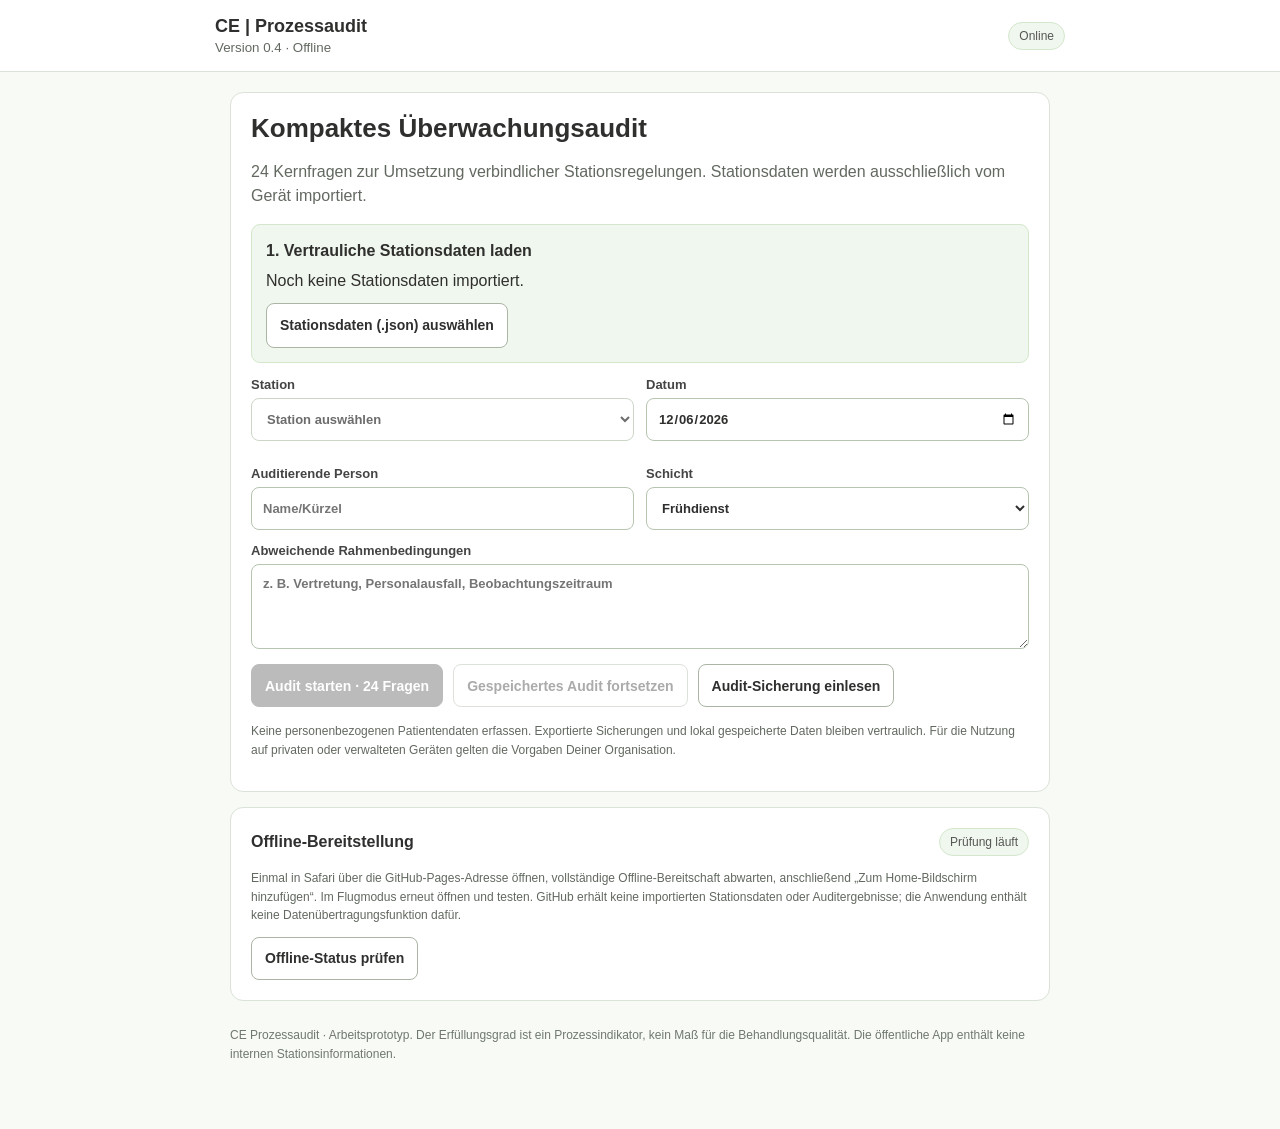
==== index.html @ 3d19eb59 "Add files via upload" ====
<!doctype html><html lang="de"><head><meta charset="utf-8"><meta name="viewport" content="width=device-width,initial-scale=1,viewport-fit=cover"><meta name="theme-color" content="#575756"><meta name="apple-mobile-web-app-capable" content="yes"><meta name="apple-mobile-web-app-title" content="CE Audit"><meta http-equiv="Content-Security-Policy" content="default-src 'self'; script-src 'self'; style-src 'self' 'unsafe-inline'; img-src 'self' data:; connect-src 'self'; object-src 'none'; base-uri 'none'; form-action 'none'"><link rel="manifest" href="./manifest.webmanifest"><link rel="apple-touch-icon" href="./icon-192.png"><link rel="stylesheet" href="./style.css"><title>CE | Prozessaudit</title></head><body>
<header><span><strong>CE | Prozessaudit</strong><small>Version 0.4 · Offline</small></span><span id="online" class="badge">Status wird geprüft</span></header>
<main><section class="card" id="home"><h1>Kompaktes Überwachungsaudit</h1><p class="muted">24 Kernfragen zur Umsetzung verbindlicher Stationsregelungen. Stationsdaten werden ausschließlich vom Gerät importiert.</p>
<div class="notice"><b>1. Vertrauliche Stationsdaten laden</b><p id="datasetStatus">Noch keine Stationsdaten importiert.</p><button id="importStations">Stationsdaten (.json) auswählen</button><input class="hidden" type="file" id="stationsFile" accept=".json,application/json"></div>
<div class="fields"><label>Station<select id="station"><option value="">Bitte zuerst Stationsdaten importieren</option></select></label><label>Datum<input type="date" id="date"></label><label>Auditierende Person<input id="auditor" autocomplete="off" placeholder="Name/Kürzel"></label><label>Schicht<select id="shift"><option>Frühdienst</option><option>Spätdienst</option><option>Nachtdienst</option><option>Sonstige</option></select></label></div>
<div id="stationFacts" class="notice hidden"></div><label>Abweichende Rahmenbedingungen<textarea id="special" placeholder="z. B. Vertretung, Personalausfall, Beobachtungszeitraum"></textarea></label><div class="buttons"><button class="primary" id="start">Audit starten · 24 Fragen</button><button id="resume">Gespeichertes Audit fortsetzen</button><button id="importAudit">Audit-Sicherung einlesen</button><input class="hidden" type="file" id="auditFile" accept=".json,application/json"></div><p class="fine">Keine personenbezogenen Patientendaten erfassen. Exportierte Sicherungen und lokal gespeicherte Daten bleiben vertraulich. Für die Nutzung auf privaten oder verwalteten Geräten gelten die Vorgaben Deiner Organisation.</p></section>
<section class="card hidden" id="audit"><div class="headrow"><div><h2 id="auditTitle">Audit</h2><small id="meta"></small></div><button id="back">Zur Startseite</button></div><div class="headrow"><span id="count"></span><span id="saveStatus" class="muted"></span></div><div class="progress"><i id="progress"></i></div><div class="notice" id="auditFacts"></div><nav id="tabs" aria-label="Prüfbereiche"></nav><h2 id="sectionTitle"></h2><div id="questions"></div><div class="buttons split"><button id="prev">← Zurück</button><button class="primary" id="next">Weiter →</button></div></section>
<section class="card hidden" id="results"><h2>Ergebnisübersicht</h2><p class="muted">Nicht beurteilbare und unbeantwortete Fragen gehen nicht in den Erfüllungsgrad ein.</p><div class="metrics" id="metrics"></div><div id="sections"></div><h3>Abweichungen</h3><div id="issues"></div><label>Gesamtbeobachtung und Maßnahmen<textarea id="overall"></textarea></label><div class="buttons"><button class="primary" id="exportAudit">Audit sichern (JSON)</button><button id="exportCsv">CSV für Excel</button><button id="backAudit">Fragen bearbeiten</button><button id="newAudit">Neues Audit</button></div><p class="fine">Nach jedem Audit eine JSON-Sicherung exportieren. Die Offline-Speicherung kann unter iOS durch Geräteeinstellungen oder Speicherbereinigung verloren gehen.</p></section>
<section class="card"><div class="headrow"><b>Offline-Bereitstellung</b><span class="badge" id="offline">Prüfung läuft</span></div><p class="fine">Einmal in Safari über die GitHub-Pages-Adresse öffnen, vollständige Offline-Bereitschaft abwarten, anschließend „Zum Home-Bildschirm hinzufügen“. Im Flugmodus erneut öffnen und testen. GitHub erhält keine importierten Stationsdaten oder Auditergebnisse; die Anwendung enthält keine Datenübertragungsfunktion dafür.</p><button id="checkOffline">Offline-Status prüfen</button></section><footer>CE Prozessaudit · Arbeitsprototyp. Der Erfüllungsgrad ist ein Prozessindikator, kein Maß für die Behandlungsqualität. Die öffentliche App enthält keine internen Stationsinformationen.</footer></main><script src="./app.js" defer></script></body></html>
---- style.css ----
:root{font-family:Arial,Helvetica,sans-serif;color:#2f2f2e;background:#f7faf5;--g:#6fb055;--d:#575756;--line:#dbe2d8}*{box-sizing:border-box}body{margin:0}header{display:flex;justify-content:space-between;gap:12px;align-items:center;background:#fff;border-bottom:1px solid var(--line);padding:16px max(16px,calc((100vw - 850px)/2))}header strong{display:block;font-size:18px}header small,.muted,.fine{color:#626960}header small{display:block;margin-top:3px}main{max-width:850px;margin:auto;padding:20px 15px 65px}.card{background:white;border:1px solid var(--line);border-radius:13px;padding:20px;margin-bottom:15px}h1{font-size:26px;margin:0 0 9px}h2{font-size:20px}h3{font-size:17px}.muted{line-height:1.5}.fields{display:grid;grid-template-columns:1fr 1fr;gap:12px}label{display:block;font-size:13px;font-weight:700;color:#444;margin-bottom:13px}input,select,textarea{display:block;width:100%;margin-top:6px;padding:11px;border:1px solid #b6c5b0;border-radius:8px;font:inherit;background:white;min-height:43px;color:#2f2f2e}textarea{min-height:85px;resize:vertical}button{font:inherit;font-size:14px;font-weight:700;cursor:pointer;border:1px solid #aab5a5;background:#fff;border-radius:8px;padding:11px 13px;min-height:43px;color:#2f2f2e}button.primary{background:var(--d);color:white;border-color:var(--d)}button.selected{background:#e2efdd;border:2px solid var(--g)}button:disabled{opacity:.4}.buttons{display:flex;flex-wrap:wrap;gap:10px;margin:15px 0}.split{justify-content:space-between}.notice{padding:14px;background:#f0f7ee;border:1px solid #d4e7cc;border-radius:9px;margin:14px 0;line-height:1.5}.notice p{margin:6px 0 10px}.badge{font-size:12px;color:#575756;background:#f0f7ee;border:1px solid #d4e7cc;border-radius:20px;padding:6px 10px;white-space:nowrap}.headrow{display:flex;justify-content:space-between;align-items:center;gap:10px;margin-bottom:13px}.headrow h2{margin:0 0 5px}nav{display:flex;gap:8px;overflow:auto;padding:10px 0 18px}nav button{white-space:nowrap}nav button.active{background:#e2efdd;border-color:var(--g)}.question{border-top:1px solid var(--line);padding:18px 0}.question h3{margin:4px 0 10px;line-height:1.4}.qid{font-size:12px;color:#686e67}.criterion{border-left:3px solid var(--g);background:#f7faf5;padding:10px;font-size:13px;line-height:1.5;margin-bottom:12px}.options{display:grid;grid-template-columns:repeat(4,1fr);gap:7px;margin-bottom:12px}.options button{font-size:12px;padding:8px 4px;min-height:53px}.progress{background:#e6ebe4;border-radius:9px;height:9px;overflow:hidden}.progress i{display:block;background:var(--g);height:100%;width:0}.metrics{display:grid;grid-template-columns:repeat(4,1fr);gap:10px}.metric{background:#f7faf5;border-radius:10px;padding:12px}.metric b{font-size:23px;display:block}.sectionRow{border-bottom:1px solid var(--line);padding:13px 0}.sectionRow>div{display:flex;justify-content:space-between;gap:10px}.mini{height:7px;background:#e9eee7;margin-top:7px;border-radius:9px;overflow:hidden}.mini i{display:block;height:100%;background:var(--g)}.fine{font-size:12px;line-height:1.55}.hidden{display:none!important}footer{color:#707870;font-size:12px;margin-top:25px;line-height:1.6}@media(max-width:600px){.fields{grid-template-columns:1fr}.options{grid-template-columns:1fr 1fr}.metrics{grid-template-columns:1fr 1fr}.card{padding:16px}h1{font-size:23px}header{padding:12px 15px}}
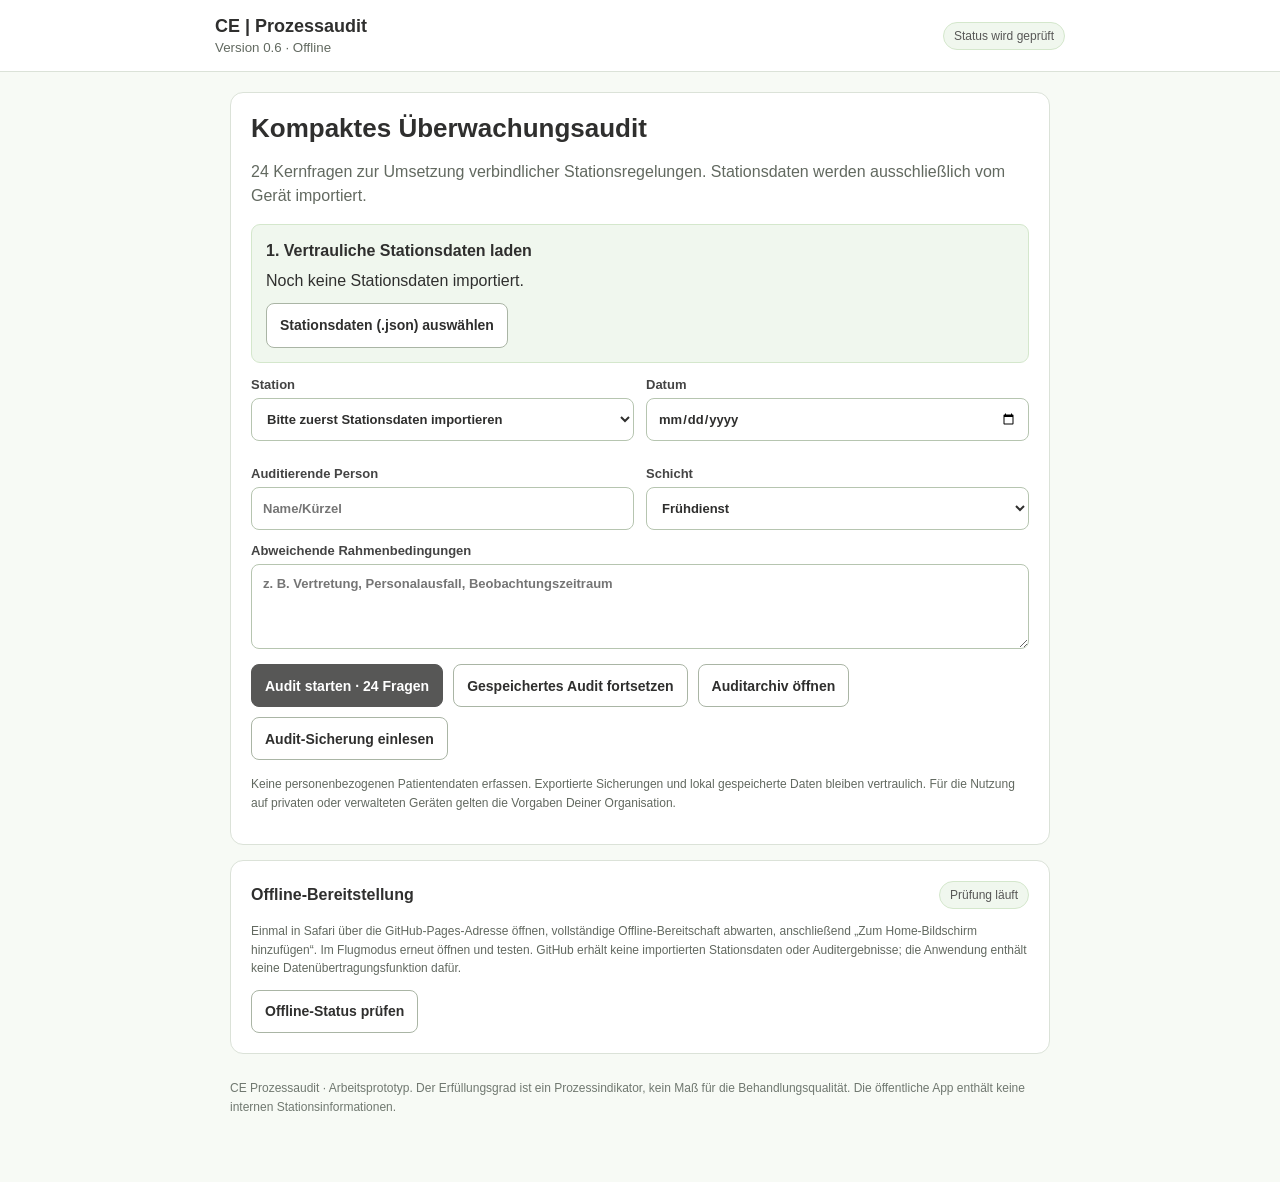
==== commit ce6a6b11: "Add files via upload" ====
--- a/index.html
+++ b/index.html
@@ -1,9 +1,14 @@
-<!doctype html><html lang="de"><head><meta charset="utf-8"><meta name="viewport" content="width=device-width,initial-scale=1,viewport-fit=cover"><meta name="theme-color" content="#575756"><meta name="apple-mobile-web-app-capable" content="yes"><meta name="apple-mobile-web-app-title" content="CE Audit"><meta http-equiv="Content-Security-Policy" content="default-src 'self'; script-src 'self'; style-src 'self' 'unsafe-inline'; img-src 'self' data:; connect-src 'self'; object-src 'none'; base-uri 'none'; form-action 'none'"><link rel="manifest" href="./manifest.webmanifest"><link rel="apple-touch-icon" href="./icon-192.png"><link rel="stylesheet" href="./style.css"><title>CE | Prozessaudit</title></head><body>
-<header><span><strong>CE | Prozessaudit</strong><small>Version 0.4 · Offline</small></span><span id="online" class="badge">Status wird geprüft</span></header>
+<!doctype html><html lang="de"><head><meta charset="utf-8"><meta name="viewport" content="width=device-width,initial-scale=1,viewport-fit=cover"><meta name="theme-color" content="#575756"><meta name="apple-mobile-web-app-capable" content="yes"><meta name="apple-mobile-web-app-title" content="CE Audit"><meta http-equiv="Content-Security-Policy" content="default-src 'self'; script-src 'self'; style-src 'self' 'unsafe-inline'; img-src 'self' data:; connect-src 'self'; object-src 'none'; base-uri 'none'; form-action 'none'"><link rel="manifest" href="./manifest.webmanifest"><link rel="apple-touch-icon" href="./icon-192.png"><link rel="stylesheet" href="./style.css?v=06"><title>CE | Prozessaudit</title></head><body>
+<header><span><strong>CE | Prozessaudit</strong><small>Version 0.6 · Offline</small></span><span id="online" class="badge">Status wird geprüft</span></header>
 <main><section class="card" id="home"><h1>Kompaktes Überwachungsaudit</h1><p class="muted">24 Kernfragen zur Umsetzung verbindlicher Stationsregelungen. Stationsdaten werden ausschließlich vom Gerät importiert.</p>
 <div class="notice"><b>1. Vertrauliche Stationsdaten laden</b><p id="datasetStatus">Noch keine Stationsdaten importiert.</p><button id="importStations">Stationsdaten (.json) auswählen</button><input class="hidden" type="file" id="stationsFile" accept=".json,application/json"></div>
 <div class="fields"><label>Station<select id="station"><option value="">Bitte zuerst Stationsdaten importieren</option></select></label><label>Datum<input type="date" id="date"></label><label>Auditierende Person<input id="auditor" autocomplete="off" placeholder="Name/Kürzel"></label><label>Schicht<select id="shift"><option>Frühdienst</option><option>Spätdienst</option><option>Nachtdienst</option><option>Sonstige</option></select></label></div>
-<div id="stationFacts" class="notice hidden"></div><label>Abweichende Rahmenbedingungen<textarea id="special" placeholder="z. B. Vertretung, Personalausfall, Beobachtungszeitraum"></textarea></label><div class="buttons"><button class="primary" id="start">Audit starten · 24 Fragen</button><button id="resume">Gespeichertes Audit fortsetzen</button><button id="importAudit">Audit-Sicherung einlesen</button><input class="hidden" type="file" id="auditFile" accept=".json,application/json"></div><p class="fine">Keine personenbezogenen Patientendaten erfassen. Exportierte Sicherungen und lokal gespeicherte Daten bleiben vertraulich. Für die Nutzung auf privaten oder verwalteten Geräten gelten die Vorgaben Deiner Organisation.</p></section>
+<div id="stationFacts" class="notice hidden"></div><label>Abweichende Rahmenbedingungen<textarea id="special" placeholder="z. B. Vertretung, Personalausfall, Beobachtungszeitraum"></textarea></label><div class="buttons"><button class="primary" id="start">Audit starten · 24 Fragen</button><button id="resume">Gespeichertes Audit fortsetzen</button><button id="openArchive">Auditarchiv öffnen <span id="archiveCount"></span></button><button id="importAudit">Audit-Sicherung einlesen</button><input class="hidden" type="file" id="auditFile" accept=".json,application/json"></div><p class="fine">Keine personenbezogenen Patientendaten erfassen. Exportierte Sicherungen und lokal gespeicherte Daten bleiben vertraulich. Für die Nutzung auf privaten oder verwalteten Geräten gelten die Vorgaben Deiner Organisation.</p></section>
+<section class="card hidden" id="archive"><div class="headrow"><div><h2>Auditarchiv</h2><p class="muted">Audits bleiben getrennt auf diesem Gerät gespeichert. Einträge lassen sich wieder öffnen.</p></div><button id="archiveBack">Zur Startseite</button></div>
+<div class="fields"><label>Station filtern<select id="archiveFilter"><option value="">Alle Stationen</option></select></label><label>Sortierung<select id="archiveSort"><option value="newest">Neueste zuerst</option><option value="oldest">Älteste zuerst</option></select></label></div>
+<div id="archiveList" class="archiveList"></div>
+<div class="buttons"><button class="primary" id="exportAllCsv">Alle Audits: CSV für Excel</button><button id="exportAllJson">Komplettes Archiv sichern (JSON)</button><button id="importArchive">Archiv-Sicherung importieren</button><input class="hidden" type="file" id="archiveFile" accept=".json,application/json"></div>
+<p class="fine">Lokale Daten sind geräte- und browsergebunden. Ein Browserwechsel, Löschen von Websitedaten oder iOS-Speicherbereinigung kann sie entfernen. Archiv regelmäßig als JSON sichern.</p></section>
 <section class="card hidden" id="audit"><div class="headrow"><div><h2 id="auditTitle">Audit</h2><small id="meta"></small></div><button id="back">Zur Startseite</button></div><div class="headrow"><span id="count"></span><span id="saveStatus" class="muted"></span></div><div class="progress"><i id="progress"></i></div><div class="notice" id="auditFacts"></div><nav id="tabs" aria-label="Prüfbereiche"></nav><h2 id="sectionTitle"></h2><div id="questions"></div><div class="buttons split"><button id="prev">← Zurück</button><button class="primary" id="next">Weiter →</button></div></section>
-<section class="card hidden" id="results"><h2>Ergebnisübersicht</h2><p class="muted">Nicht beurteilbare und unbeantwortete Fragen gehen nicht in den Erfüllungsgrad ein.</p><div class="metrics" id="metrics"></div><div id="sections"></div><h3>Abweichungen</h3><div id="issues"></div><label>Gesamtbeobachtung und Maßnahmen<textarea id="overall"></textarea></label><div class="buttons"><button class="primary" id="exportAudit">Audit sichern (JSON)</button><button id="exportCsv">CSV für Excel</button><button id="backAudit">Fragen bearbeiten</button><button id="newAudit">Neues Audit</button></div><p class="fine">Nach jedem Audit eine JSON-Sicherung exportieren. Die Offline-Speicherung kann unter iOS durch Geräteeinstellungen oder Speicherbereinigung verloren gehen.</p></section>
-<section class="card"><div class="headrow"><b>Offline-Bereitstellung</b><span class="badge" id="offline">Prüfung läuft</span></div><p class="fine">Einmal in Safari über die GitHub-Pages-Adresse öffnen, vollständige Offline-Bereitschaft abwarten, anschließend „Zum Home-Bildschirm hinzufügen“. Im Flugmodus erneut öffnen und testen. GitHub erhält keine importierten Stationsdaten oder Auditergebnisse; die Anwendung enthält keine Datenübertragungsfunktion dafür.</p><button id="checkOffline">Offline-Status prüfen</button></section><footer>CE Prozessaudit · Arbeitsprototyp. Der Erfüllungsgrad ist ein Prozessindikator, kein Maß für die Behandlungsqualität. Die öffentliche App enthält keine internen Stationsinformationen.</footer></main><script src="./app.js" defer></script></body></html>+<section class="card hidden" id="results"><h2>Ergebnisübersicht</h2><p class="muted">Nicht beurteilbare und unbeantwortete Fragen gehen nicht in den Erfüllungsgrad ein.</p><div class="metrics" id="metrics"></div><p id="resultStatus" class="fine"></p><div id="sections"></div><h3>Abweichungen</h3><div id="issues"></div><label>Gesamtbeobachtung und Maßnahmen<textarea id="overall"></textarea></label><div class="buttons"><button class="primary" id="exportAudit">Audit sichern (JSON)</button><button id="exportCsv">CSV für Excel</button><button id="backAudit">Fragen bearbeiten</button><button id="finishAudit">Audit abschließen</button><button id="resultsArchive">Auditarchiv</button><button id="newAudit">Neues Audit</button></div><p class="fine">Nach jedem Audit eine JSON-Sicherung exportieren. Die Offline-Speicherung kann unter iOS durch Geräteeinstellungen oder Speicherbereinigung verloren gehen.</p></section>
+<section class="card"><div class="headrow"><b>Offline-Bereitstellung</b><span class="badge" id="offline">Prüfung läuft</span></div><p class="fine">Einmal in Safari über die GitHub-Pages-Adresse öffnen, vollständige Offline-Bereitschaft abwarten, anschließend „Zum Home-Bildschirm hinzufügen“. Im Flugmodus erneut öffnen und testen. GitHub erhält keine importierten Stationsdaten oder Auditergebnisse; die Anwendung enthält keine Datenübertragungsfunktion dafür.</p><button id="checkOffline">Offline-Status prüfen</button></section><footer>CE Prozessaudit · Arbeitsprototyp. Der Erfüllungsgrad ist ein Prozessindikator, kein Maß für die Behandlungsqualität. Die öffentliche App enthält keine internen Stationsinformationen.</footer></main><script src="./app.js?v=06" defer></script></body></html>
--- a/style.css
+++ b/style.css
@@ -1 +1,2 @@
-:root{font-family:Arial,Helvetica,sans-serif;color:#2f2f2e;background:#f7faf5;--g:#6fb055;--d:#575756;--line:#dbe2d8}*{box-sizing:border-box}body{margin:0}header{display:flex;justify-content:space-between;gap:12px;align-items:center;background:#fff;border-bottom:1px solid var(--line);padding:16px max(16px,calc((100vw - 850px)/2))}header strong{display:block;font-size:18px}header small,.muted,.fine{color:#626960}header small{display:block;margin-top:3px}main{max-width:850px;margin:auto;padding:20px 15px 65px}.card{background:white;border:1px solid var(--line);border-radius:13px;padding:20px;margin-bottom:15px}h1{font-size:26px;margin:0 0 9px}h2{font-size:20px}h3{font-size:17px}.muted{line-height:1.5}.fields{display:grid;grid-template-columns:1fr 1fr;gap:12px}label{display:block;font-size:13px;font-weight:700;color:#444;margin-bottom:13px}input,select,textarea{display:block;width:100%;margin-top:6px;padding:11px;border:1px solid #b6c5b0;border-radius:8px;font:inherit;background:white;min-height:43px;color:#2f2f2e}textarea{min-height:85px;resize:vertical}button{font:inherit;font-size:14px;font-weight:700;cursor:pointer;border:1px solid #aab5a5;background:#fff;border-radius:8px;padding:11px 13px;min-height:43px;color:#2f2f2e}button.primary{background:var(--d);color:white;border-color:var(--d)}button.selected{background:#e2efdd;border:2px solid var(--g)}button:disabled{opacity:.4}.buttons{display:flex;flex-wrap:wrap;gap:10px;margin:15px 0}.split{justify-content:space-between}.notice{padding:14px;background:#f0f7ee;border:1px solid #d4e7cc;border-radius:9px;margin:14px 0;line-height:1.5}.notice p{margin:6px 0 10px}.badge{font-size:12px;color:#575756;background:#f0f7ee;border:1px solid #d4e7cc;border-radius:20px;padding:6px 10px;white-space:nowrap}.headrow{display:flex;justify-content:space-between;align-items:center;gap:10px;margin-bottom:13px}.headrow h2{margin:0 0 5px}nav{display:flex;gap:8px;overflow:auto;padding:10px 0 18px}nav button{white-space:nowrap}nav button.active{background:#e2efdd;border-color:var(--g)}.question{border-top:1px solid var(--line);padding:18px 0}.question h3{margin:4px 0 10px;line-height:1.4}.qid{font-size:12px;color:#686e67}.criterion{border-left:3px solid var(--g);background:#f7faf5;padding:10px;font-size:13px;line-height:1.5;margin-bottom:12px}.options{display:grid;grid-template-columns:repeat(4,1fr);gap:7px;margin-bottom:12px}.options button{font-size:12px;padding:8px 4px;min-height:53px}.progress{background:#e6ebe4;border-radius:9px;height:9px;overflow:hidden}.progress i{display:block;background:var(--g);height:100%;width:0}.metrics{display:grid;grid-template-columns:repeat(4,1fr);gap:10px}.metric{background:#f7faf5;border-radius:10px;padding:12px}.metric b{font-size:23px;display:block}.sectionRow{border-bottom:1px solid var(--line);padding:13px 0}.sectionRow>div{display:flex;justify-content:space-between;gap:10px}.mini{height:7px;background:#e9eee7;margin-top:7px;border-radius:9px;overflow:hidden}.mini i{display:block;height:100%;background:var(--g)}.fine{font-size:12px;line-height:1.55}.hidden{display:none!important}footer{color:#707870;font-size:12px;margin-top:25px;line-height:1.6}@media(max-width:600px){.fields{grid-template-columns:1fr}.options{grid-template-columns:1fr 1fr}.metrics{grid-template-columns:1fr 1fr}.card{padding:16px}h1{font-size:23px}header{padding:12px 15px}}+:root{font-family:Arial,Helvetica,sans-serif;color:#2f2f2e;background:#f7faf5;--g:#6fb055;--d:#575756;--line:#dbe2d8}*{box-sizing:border-box}body{margin:0}header{display:flex;justify-content:space-between;gap:12px;align-items:center;background:#fff;border-bottom:1px solid var(--line);padding:16px max(16px,calc((100vw - 850px)/2))}header strong{display:block;font-size:18px}header small,.muted,.fine{color:#626960}header small{display:block;margin-top:3px}main{max-width:850px;margin:auto;padding:20px 15px 65px}.card{background:white;border:1px solid var(--line);border-radius:13px;padding:20px;margin-bottom:15px}h1{font-size:26px;margin:0 0 9px}h2{font-size:20px}h3{font-size:17px}.muted{line-height:1.5}.fields{display:grid;grid-template-columns:1fr 1fr;gap:12px}label{display:block;font-size:13px;font-weight:700;color:#444;margin-bottom:13px}input,select,textarea{display:block;width:100%;margin-top:6px;padding:11px;border:1px solid #b6c5b0;border-radius:8px;font:inherit;background:white;min-height:43px;color:#2f2f2e}textarea{min-height:85px;resize:vertical}button{font:inherit;font-size:14px;font-weight:700;cursor:pointer;border:1px solid #aab5a5;background:#fff;border-radius:8px;padding:11px 13px;min-height:43px;color:#2f2f2e}button.primary{background:var(--d);color:white;border-color:var(--d)}button.selected{background:#e2efdd;border:2px solid var(--g)}button:disabled{opacity:.4}.buttons{display:flex;flex-wrap:wrap;gap:10px;margin:15px 0}.split{justify-content:space-between}.notice{padding:14px;background:#f0f7ee;border:1px solid #d4e7cc;border-radius:9px;margin:14px 0;line-height:1.5}.notice p{margin:6px 0 10px}.badge{font-size:12px;color:#575756;background:#f0f7ee;border:1px solid #d4e7cc;border-radius:20px;padding:6px 10px;white-space:nowrap}.headrow{display:flex;justify-content:space-between;align-items:center;gap:10px;margin-bottom:13px}.headrow h2{margin:0 0 5px}nav{display:flex;gap:8px;overflow:auto;padding:10px 0 18px}nav button{white-space:nowrap}nav button.active{background:#e2efdd;border-color:var(--g)}.question{border-top:1px solid var(--line);padding:18px 0}.question h3{margin:4px 0 10px;line-height:1.4}.qid{font-size:12px;color:#686e67}.criterion{border-left:3px solid var(--g);background:#f7faf5;padding:10px;font-size:13px;line-height:1.5;margin-bottom:12px}.options{display:grid;grid-template-columns:repeat(4,1fr);gap:7px;margin-bottom:12px}.options button{font-size:12px;padding:8px 4px;min-height:53px}.progress{background:#e6ebe4;border-radius:9px;height:9px;overflow:hidden}.progress i{display:block;background:var(--g);height:100%;width:0}.metrics{display:grid;grid-template-columns:repeat(4,1fr);gap:10px}.metric{background:#f7faf5;border-radius:10px;padding:12px}.metric b{font-size:23px;display:block}.sectionRow{border-bottom:1px solid var(--line);padding:13px 0}.sectionRow>div{display:flex;justify-content:space-between;gap:10px}.mini{height:7px;background:#e9eee7;margin-top:7px;border-radius:9px;overflow:hidden}.mini i{display:block;height:100%;background:var(--g)}.fine{font-size:12px;line-height:1.55}.hidden{display:none!important}footer{color:#707870;font-size:12px;margin-top:25px;line-height:1.6}@media(max-width:600px){.fields{grid-template-columns:1fr}.options{grid-template-columns:1fr 1fr}.metrics{grid-template-columns:1fr 1fr}.card{padding:16px}h1{font-size:23px}header{padding:12px 15px}}
+.archiveItem{border:1px solid var(--line);border-radius:10px;padding:15px;margin:10px 0;background:#fff}.archiveItem .row{display:flex;justify-content:space-between;gap:12px;align-items:start}.archiveItem .row>div{min-width:0}.archiveItem strong{display:block;font-size:16px}.archiveItem small{display:block;color:#686e67;margin-top:5px;line-height:1.4}.archiveItem .buttons{margin:10px 0 0}.archiveItem .buttons button{font-size:12px}.statPill{display:inline-block;border:1px solid #d4e7cc;background:#f0f7ee;border-radius:8px;padding:7px 10px;font-size:13px;white-space:nowrap}.trend{color:#575756;font-size:12px;margin-top:7px}.archiveEmpty{padding:22px;background:#f7faf5;border-radius:10px;color:#575756}#archiveList{margin-bottom:16px}button.danger{color:#7a3131;border-color:#d4b6b6}button:focus-visible,input:focus-visible,select:focus-visible,textarea:focus-visible{outline:3px solid #6fb055;outline-offset:2px}
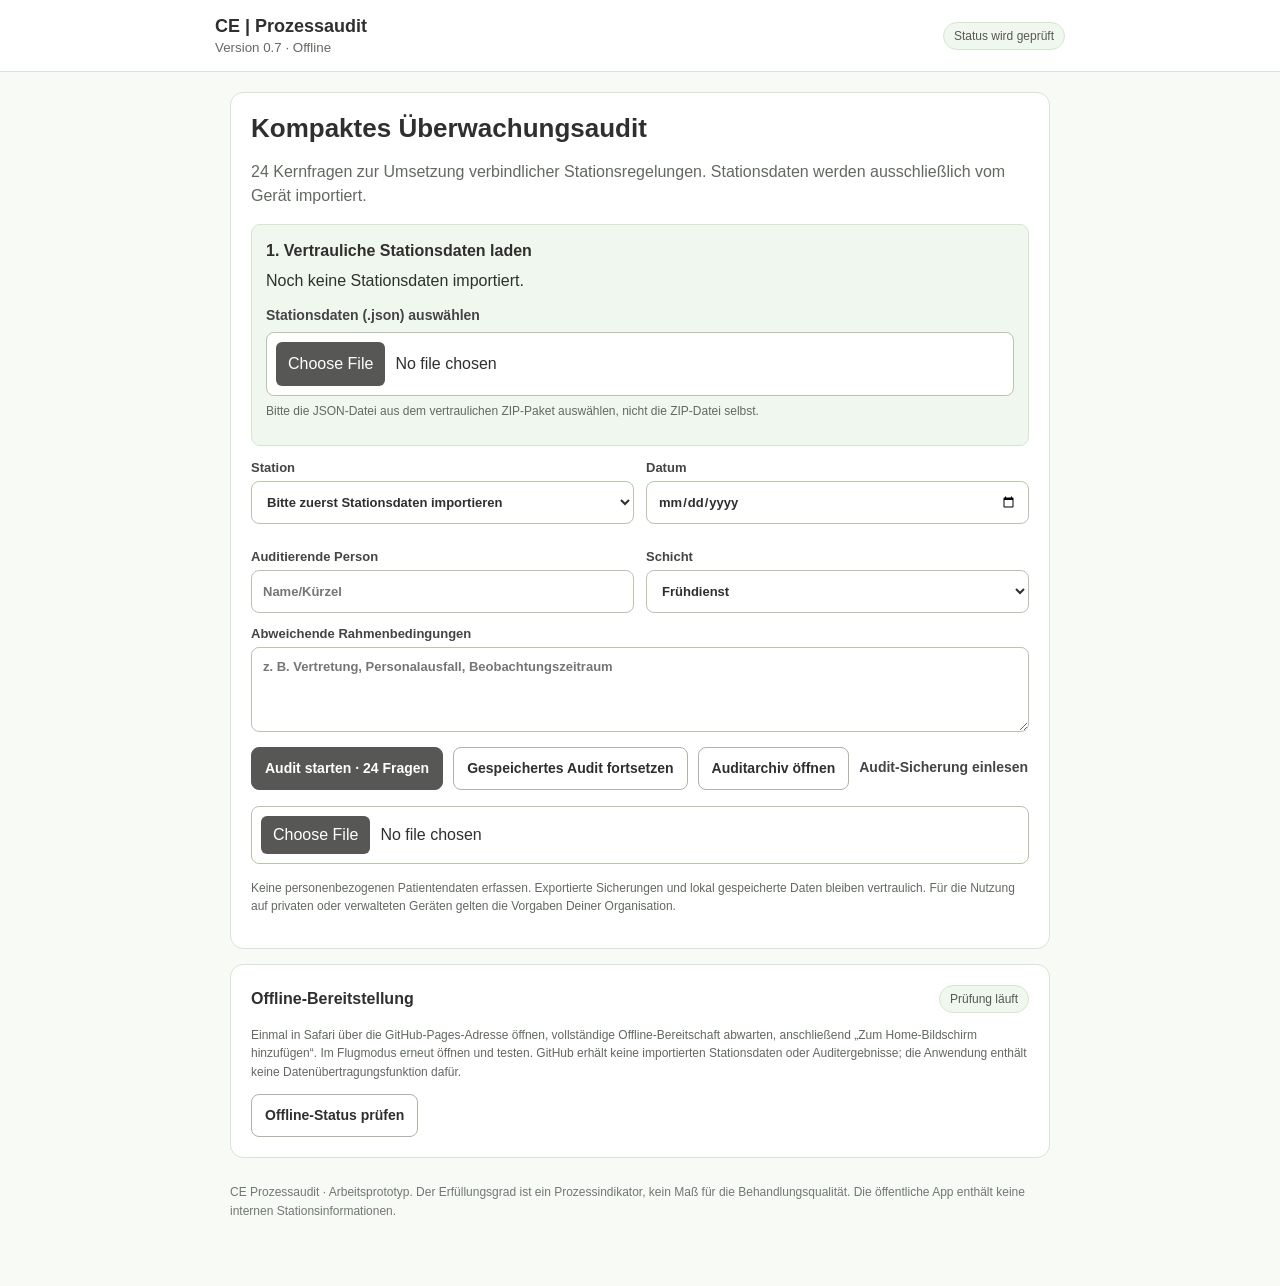
==== commit c844fb43: "Add files via upload" ====
--- a/index.html
+++ b/index.html
@@ -1,14 +1,14 @@
-<!doctype html><html lang="de"><head><meta charset="utf-8"><meta name="viewport" content="width=device-width,initial-scale=1,viewport-fit=cover"><meta name="theme-color" content="#575756"><meta name="apple-mobile-web-app-capable" content="yes"><meta name="apple-mobile-web-app-title" content="CE Audit"><meta http-equiv="Content-Security-Policy" content="default-src 'self'; script-src 'self'; style-src 'self' 'unsafe-inline'; img-src 'self' data:; connect-src 'self'; object-src 'none'; base-uri 'none'; form-action 'none'"><link rel="manifest" href="./manifest.webmanifest"><link rel="apple-touch-icon" href="./icon-192.png"><link rel="stylesheet" href="./style.css?v=06"><title>CE | Prozessaudit</title></head><body>
-<header><span><strong>CE | Prozessaudit</strong><small>Version 0.6 · Offline</small></span><span id="online" class="badge">Status wird geprüft</span></header>
+<!doctype html><html lang="de"><head><meta charset="utf-8"><meta name="viewport" content="width=device-width,initial-scale=1,viewport-fit=cover"><meta name="theme-color" content="#575756"><meta name="apple-mobile-web-app-capable" content="yes"><meta name="apple-mobile-web-app-title" content="CE Audit"><meta http-equiv="Content-Security-Policy" content="default-src 'self'; script-src 'self'; style-src 'self' 'unsafe-inline'; img-src 'self' data:; connect-src 'self'; object-src 'none'; base-uri 'none'; form-action 'none'"><link rel="manifest" href="./manifest.webmanifest"><link rel="apple-touch-icon" href="./icon-192.png"><link rel="stylesheet" href="./style.css?v=07"><title>CE | Prozessaudit</title></head><body>
+<header><span><strong>CE | Prozessaudit</strong><small>Version 0.7 · Offline</small></span><span id="online" class="badge">Status wird geprüft</span></header>
 <main><section class="card" id="home"><h1>Kompaktes Überwachungsaudit</h1><p class="muted">24 Kernfragen zur Umsetzung verbindlicher Stationsregelungen. Stationsdaten werden ausschließlich vom Gerät importiert.</p>
-<div class="notice"><b>1. Vertrauliche Stationsdaten laden</b><p id="datasetStatus">Noch keine Stationsdaten importiert.</p><button id="importStations">Stationsdaten (.json) auswählen</button><input class="hidden" type="file" id="stationsFile" accept=".json,application/json"></div>
+<div class="notice"><b>1. Vertrauliche Stationsdaten laden</b><p id="datasetStatus">Noch keine Stationsdaten importiert.</p><label class="file-label" for="stationsFile">Stationsdaten (.json) auswählen</label><input class="native-file" type="file" id="stationsFile" accept=".json,application/json" aria-label="Vertrauliche Stationsdaten als JSON-Datei auswählen"><p class="fine" id="stationsImportHint">Bitte die JSON-Datei aus dem vertraulichen ZIP-Paket auswählen, nicht die ZIP-Datei selbst.</p></div>
 <div class="fields"><label>Station<select id="station"><option value="">Bitte zuerst Stationsdaten importieren</option></select></label><label>Datum<input type="date" id="date"></label><label>Auditierende Person<input id="auditor" autocomplete="off" placeholder="Name/Kürzel"></label><label>Schicht<select id="shift"><option>Frühdienst</option><option>Spätdienst</option><option>Nachtdienst</option><option>Sonstige</option></select></label></div>
-<div id="stationFacts" class="notice hidden"></div><label>Abweichende Rahmenbedingungen<textarea id="special" placeholder="z. B. Vertretung, Personalausfall, Beobachtungszeitraum"></textarea></label><div class="buttons"><button class="primary" id="start">Audit starten · 24 Fragen</button><button id="resume">Gespeichertes Audit fortsetzen</button><button id="openArchive">Auditarchiv öffnen <span id="archiveCount"></span></button><button id="importAudit">Audit-Sicherung einlesen</button><input class="hidden" type="file" id="auditFile" accept=".json,application/json"></div><p class="fine">Keine personenbezogenen Patientendaten erfassen. Exportierte Sicherungen und lokal gespeicherte Daten bleiben vertraulich. Für die Nutzung auf privaten oder verwalteten Geräten gelten die Vorgaben Deiner Organisation.</p></section>
+<div id="stationFacts" class="notice hidden"></div><label>Abweichende Rahmenbedingungen<textarea id="special" placeholder="z. B. Vertretung, Personalausfall, Beobachtungszeitraum"></textarea></label><div class="buttons"><button class="primary" id="start">Audit starten · 24 Fragen</button><button id="resume">Gespeichertes Audit fortsetzen</button><button id="openArchive">Auditarchiv öffnen <span id="archiveCount"></span></button><label class="file-label" for="auditFile">Audit-Sicherung einlesen</label><input class="native-file" type="file" id="auditFile" accept=".json,application/json" aria-label="Audit-Sicherung als JSON-Datei auswählen"></div><p class="fine">Keine personenbezogenen Patientendaten erfassen. Exportierte Sicherungen und lokal gespeicherte Daten bleiben vertraulich. Für die Nutzung auf privaten oder verwalteten Geräten gelten die Vorgaben Deiner Organisation.</p></section>
 <section class="card hidden" id="archive"><div class="headrow"><div><h2>Auditarchiv</h2><p class="muted">Audits bleiben getrennt auf diesem Gerät gespeichert. Einträge lassen sich wieder öffnen.</p></div><button id="archiveBack">Zur Startseite</button></div>
 <div class="fields"><label>Station filtern<select id="archiveFilter"><option value="">Alle Stationen</option></select></label><label>Sortierung<select id="archiveSort"><option value="newest">Neueste zuerst</option><option value="oldest">Älteste zuerst</option></select></label></div>
 <div id="archiveList" class="archiveList"></div>
-<div class="buttons"><button class="primary" id="exportAllCsv">Alle Audits: CSV für Excel</button><button id="exportAllJson">Komplettes Archiv sichern (JSON)</button><button id="importArchive">Archiv-Sicherung importieren</button><input class="hidden" type="file" id="archiveFile" accept=".json,application/json"></div>
+<div class="buttons"><button class="primary" id="exportAllCsv">Alle Audits: CSV für Excel</button><button id="exportAllJson">Komplettes Archiv sichern (JSON)</button><label class="file-label" for="archiveFile">Archiv-Sicherung importieren</label><input class="native-file" type="file" id="archiveFile" accept=".json,application/json" aria-label="Archiv-Sicherung als JSON-Datei auswählen"></div>
 <p class="fine">Lokale Daten sind geräte- und browsergebunden. Ein Browserwechsel, Löschen von Websitedaten oder iOS-Speicherbereinigung kann sie entfernen. Archiv regelmäßig als JSON sichern.</p></section>
 <section class="card hidden" id="audit"><div class="headrow"><div><h2 id="auditTitle">Audit</h2><small id="meta"></small></div><button id="back">Zur Startseite</button></div><div class="headrow"><span id="count"></span><span id="saveStatus" class="muted"></span></div><div class="progress"><i id="progress"></i></div><div class="notice" id="auditFacts"></div><nav id="tabs" aria-label="Prüfbereiche"></nav><h2 id="sectionTitle"></h2><div id="questions"></div><div class="buttons split"><button id="prev">← Zurück</button><button class="primary" id="next">Weiter →</button></div></section>
 <section class="card hidden" id="results"><h2>Ergebnisübersicht</h2><p class="muted">Nicht beurteilbare und unbeantwortete Fragen gehen nicht in den Erfüllungsgrad ein.</p><div class="metrics" id="metrics"></div><p id="resultStatus" class="fine"></p><div id="sections"></div><h3>Abweichungen</h3><div id="issues"></div><label>Gesamtbeobachtung und Maßnahmen<textarea id="overall"></textarea></label><div class="buttons"><button class="primary" id="exportAudit">Audit sichern (JSON)</button><button id="exportCsv">CSV für Excel</button><button id="backAudit">Fragen bearbeiten</button><button id="finishAudit">Audit abschließen</button><button id="resultsArchive">Auditarchiv</button><button id="newAudit">Neues Audit</button></div><p class="fine">Nach jedem Audit eine JSON-Sicherung exportieren. Die Offline-Speicherung kann unter iOS durch Geräteeinstellungen oder Speicherbereinigung verloren gehen.</p></section>
-<section class="card"><div class="headrow"><b>Offline-Bereitstellung</b><span class="badge" id="offline">Prüfung läuft</span></div><p class="fine">Einmal in Safari über die GitHub-Pages-Adresse öffnen, vollständige Offline-Bereitschaft abwarten, anschließend „Zum Home-Bildschirm hinzufügen“. Im Flugmodus erneut öffnen und testen. GitHub erhält keine importierten Stationsdaten oder Auditergebnisse; die Anwendung enthält keine Datenübertragungsfunktion dafür.</p><button id="checkOffline">Offline-Status prüfen</button></section><footer>CE Prozessaudit · Arbeitsprototyp. Der Erfüllungsgrad ist ein Prozessindikator, kein Maß für die Behandlungsqualität. Die öffentliche App enthält keine internen Stationsinformationen.</footer></main><script src="./app.js?v=06" defer></script></body></html>+<section class="card"><div class="headrow"><b>Offline-Bereitstellung</b><span class="badge" id="offline">Prüfung läuft</span></div><p class="fine">Einmal in Safari über die GitHub-Pages-Adresse öffnen, vollständige Offline-Bereitschaft abwarten, anschließend „Zum Home-Bildschirm hinzufügen“. Im Flugmodus erneut öffnen und testen. GitHub erhält keine importierten Stationsdaten oder Auditergebnisse; die Anwendung enthält keine Datenübertragungsfunktion dafür.</p><button id="checkOffline">Offline-Status prüfen</button></section><footer>CE Prozessaudit · Arbeitsprototyp. Der Erfüllungsgrad ist ein Prozessindikator, kein Maß für die Behandlungsqualität. Die öffentliche App enthält keine internen Stationsinformationen.</footer></main><script src="./app.js?v=07" defer></script></body></html>
--- a/style.css
+++ b/style.css
@@ -1,2 +1,5 @@
 :root{font-family:Arial,Helvetica,sans-serif;color:#2f2f2e;background:#f7faf5;--g:#6fb055;--d:#575756;--line:#dbe2d8}*{box-sizing:border-box}body{margin:0}header{display:flex;justify-content:space-between;gap:12px;align-items:center;background:#fff;border-bottom:1px solid var(--line);padding:16px max(16px,calc((100vw - 850px)/2))}header strong{display:block;font-size:18px}header small,.muted,.fine{color:#626960}header small{display:block;margin-top:3px}main{max-width:850px;margin:auto;padding:20px 15px 65px}.card{background:white;border:1px solid var(--line);border-radius:13px;padding:20px;margin-bottom:15px}h1{font-size:26px;margin:0 0 9px}h2{font-size:20px}h3{font-size:17px}.muted{line-height:1.5}.fields{display:grid;grid-template-columns:1fr 1fr;gap:12px}label{display:block;font-size:13px;font-weight:700;color:#444;margin-bottom:13px}input,select,textarea{display:block;width:100%;margin-top:6px;padding:11px;border:1px solid #b6c5b0;border-radius:8px;font:inherit;background:white;min-height:43px;color:#2f2f2e}textarea{min-height:85px;resize:vertical}button{font:inherit;font-size:14px;font-weight:700;cursor:pointer;border:1px solid #aab5a5;background:#fff;border-radius:8px;padding:11px 13px;min-height:43px;color:#2f2f2e}button.primary{background:var(--d);color:white;border-color:var(--d)}button.selected{background:#e2efdd;border:2px solid var(--g)}button:disabled{opacity:.4}.buttons{display:flex;flex-wrap:wrap;gap:10px;margin:15px 0}.split{justify-content:space-between}.notice{padding:14px;background:#f0f7ee;border:1px solid #d4e7cc;border-radius:9px;margin:14px 0;line-height:1.5}.notice p{margin:6px 0 10px}.badge{font-size:12px;color:#575756;background:#f0f7ee;border:1px solid #d4e7cc;border-radius:20px;padding:6px 10px;white-space:nowrap}.headrow{display:flex;justify-content:space-between;align-items:center;gap:10px;margin-bottom:13px}.headrow h2{margin:0 0 5px}nav{display:flex;gap:8px;overflow:auto;padding:10px 0 18px}nav button{white-space:nowrap}nav button.active{background:#e2efdd;border-color:var(--g)}.question{border-top:1px solid var(--line);padding:18px 0}.question h3{margin:4px 0 10px;line-height:1.4}.qid{font-size:12px;color:#686e67}.criterion{border-left:3px solid var(--g);background:#f7faf5;padding:10px;font-size:13px;line-height:1.5;margin-bottom:12px}.options{display:grid;grid-template-columns:repeat(4,1fr);gap:7px;margin-bottom:12px}.options button{font-size:12px;padding:8px 4px;min-height:53px}.progress{background:#e6ebe4;border-radius:9px;height:9px;overflow:hidden}.progress i{display:block;background:var(--g);height:100%;width:0}.metrics{display:grid;grid-template-columns:repeat(4,1fr);gap:10px}.metric{background:#f7faf5;border-radius:10px;padding:12px}.metric b{font-size:23px;display:block}.sectionRow{border-bottom:1px solid var(--line);padding:13px 0}.sectionRow>div{display:flex;justify-content:space-between;gap:10px}.mini{height:7px;background:#e9eee7;margin-top:7px;border-radius:9px;overflow:hidden}.mini i{display:block;height:100%;background:var(--g)}.fine{font-size:12px;line-height:1.55}.hidden{display:none!important}footer{color:#707870;font-size:12px;margin-top:25px;line-height:1.6}@media(max-width:600px){.fields{grid-template-columns:1fr}.options{grid-template-columns:1fr 1fr}.metrics{grid-template-columns:1fr 1fr}.card{padding:16px}h1{font-size:23px}header{padding:12px 15px}}
 .archiveItem{border:1px solid var(--line);border-radius:10px;padding:15px;margin:10px 0;background:#fff}.archiveItem .row{display:flex;justify-content:space-between;gap:12px;align-items:start}.archiveItem .row>div{min-width:0}.archiveItem strong{display:block;font-size:16px}.archiveItem small{display:block;color:#686e67;margin-top:5px;line-height:1.4}.archiveItem .buttons{margin:10px 0 0}.archiveItem .buttons button{font-size:12px}.statPill{display:inline-block;border:1px solid #d4e7cc;background:#f0f7ee;border-radius:8px;padding:7px 10px;font-size:13px;white-space:nowrap}.trend{color:#575756;font-size:12px;margin-top:7px}.archiveEmpty{padding:22px;background:#f7faf5;border-radius:10px;color:#575756}#archiveList{margin-bottom:16px}button.danger{color:#7a3131;border-color:#d4b6b6}button:focus-visible,input:focus-visible,select:focus-visible,textarea:focus-visible{outline:3px solid #6fb055;outline-offset:2px}
+
+/* Version 0.7: sichtbare native Dateiauswahl fuer iOS / PWA. */
+.file-label{font-size:14px;font-weight:700;margin:12px 0 4px}.native-file{display:block!important;min-height:52px;max-width:100%;padding:9px;color:#2f2f2e;background:#fff}.native-file::file-selector-button{font:inherit;font-size:14px;background:#575756;color:#fff;border:0;border-radius:6px;padding:10px 12px;margin-right:10px;cursor:pointer}.native-file::-webkit-file-upload-button{font:inherit;background:#575756;color:#fff;border:0;border-radius:6px;padding:10px 12px;margin-right:10px}
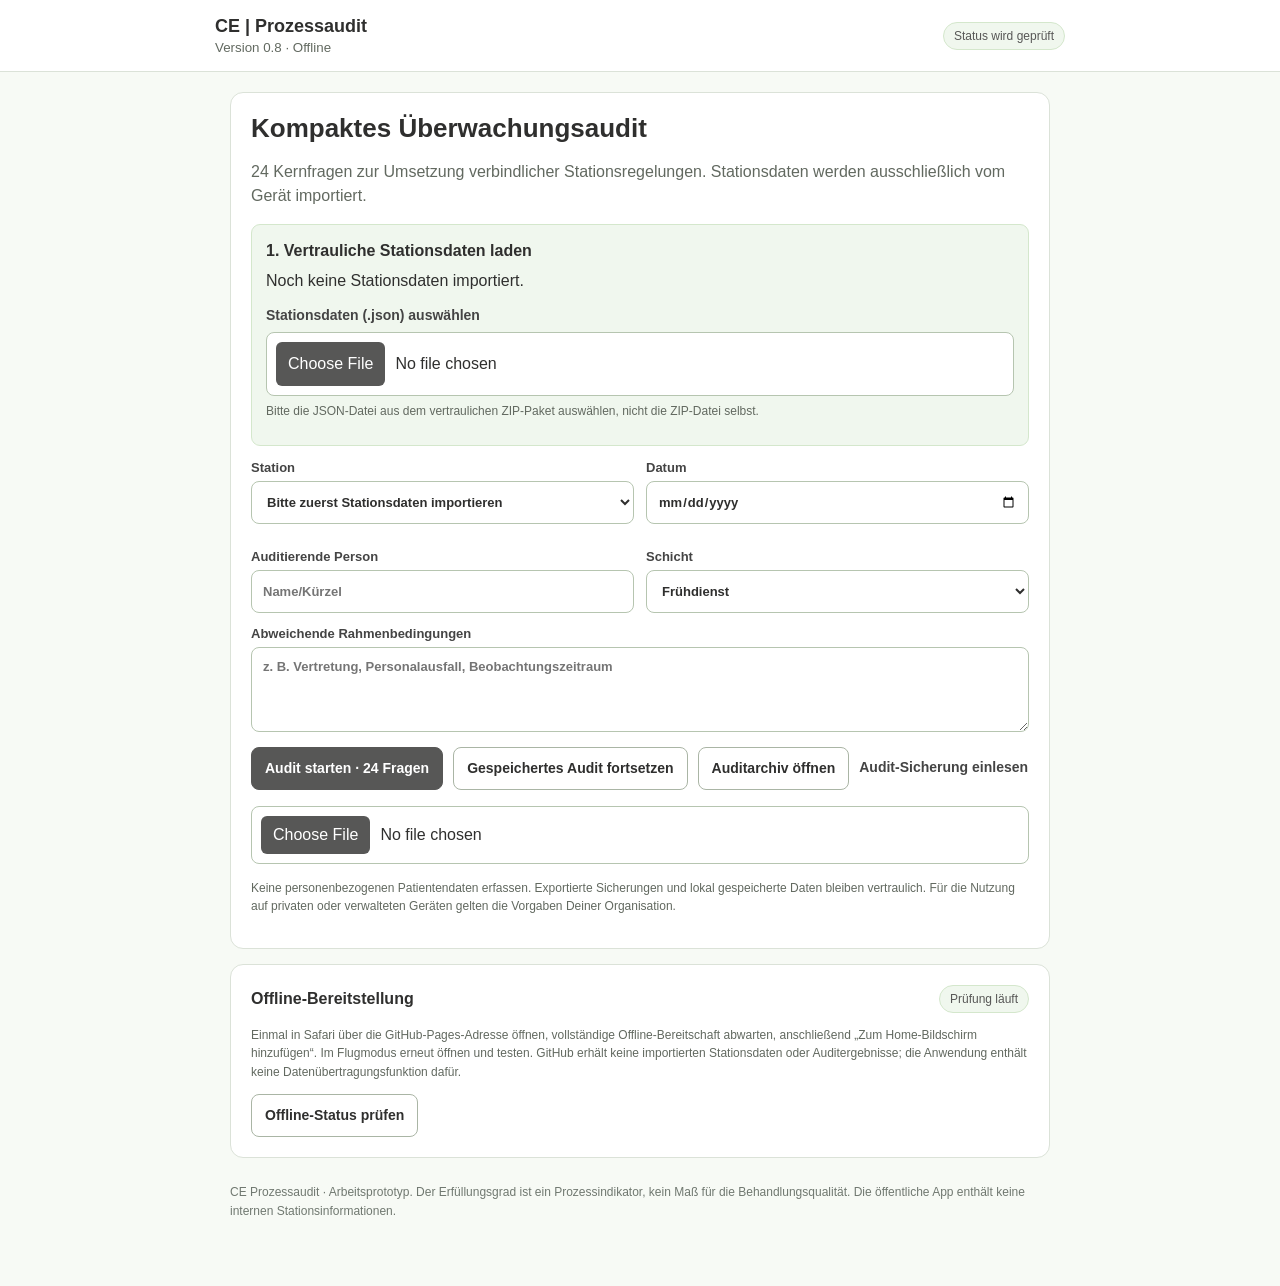
==== commit f6d57d89: "Add files via upload" ====
--- a/index.html
+++ b/index.html
@@ -1,5 +1,10 @@
-<!doctype html><html lang="de"><head><meta charset="utf-8"><meta name="viewport" content="width=device-width,initial-scale=1,viewport-fit=cover"><meta name="theme-color" content="#575756"><meta name="apple-mobile-web-app-capable" content="yes"><meta name="apple-mobile-web-app-title" content="CE Audit"><meta http-equiv="Content-Security-Policy" content="default-src 'self'; script-src 'self'; style-src 'self' 'unsafe-inline'; img-src 'self' data:; connect-src 'self'; object-src 'none'; base-uri 'none'; form-action 'none'"><link rel="manifest" href="./manifest.webmanifest"><link rel="apple-touch-icon" href="./icon-192.png"><link rel="stylesheet" href="./style.css?v=07"><title>CE | Prozessaudit</title></head><body>
-<header><span><strong>CE | Prozessaudit</strong><small>Version 0.7 · Offline</small></span><span id="online" class="badge">Status wird geprüft</span></header>
+<!doctype html><html lang="de"><head><meta charset="utf-8"><meta name="viewport" content="width=device-width,initial-scale=1,viewport-fit=cover"><meta name="theme-color" content="#575756"><meta name="apple-mobile-web-app-capable" content="yes"><meta name="apple-mobile-web-app-title" content="CE Audit"><meta http-equiv="Content-Security-Policy" content="default-src 'self'; script-src 'sha256-yEI4dTAFhQikwFWLHAvEs7YSNlyX5aZ/IZy981n9A9k='; style-src 'sha256-q7+qaHv374gmr1ewJph2pRFz6OJkiyxxwxpft3U6jt8=' 'unsafe-inline'; img-src 'self' data:; connect-src 'self'; object-src 'none'; base-uri 'none'; form-action 'none'"><link rel="manifest" href="./manifest.webmanifest"><link rel="apple-touch-icon" href="./icon-192.png"><style>:root{font-family:Arial,Helvetica,sans-serif;color:#2f2f2e;background:#f7faf5;--g:#6fb055;--d:#575756;--line:#dbe2d8}*{box-sizing:border-box}body{margin:0}header{display:flex;justify-content:space-between;gap:12px;align-items:center;background:#fff;border-bottom:1px solid var(--line);padding:16px max(16px,calc((100vw - 850px)/2))}header strong{display:block;font-size:18px}header small,.muted,.fine{color:#626960}header small{display:block;margin-top:3px}main{max-width:850px;margin:auto;padding:20px 15px 65px}.card{background:white;border:1px solid var(--line);border-radius:13px;padding:20px;margin-bottom:15px}h1{font-size:26px;margin:0 0 9px}h2{font-size:20px}h3{font-size:17px}.muted{line-height:1.5}.fields{display:grid;grid-template-columns:1fr 1fr;gap:12px}label{display:block;font-size:13px;font-weight:700;color:#444;margin-bottom:13px}input,select,textarea{display:block;width:100%;margin-top:6px;padding:11px;border:1px solid #b6c5b0;border-radius:8px;font:inherit;background:white;min-height:43px;color:#2f2f2e}textarea{min-height:85px;resize:vertical}button{font:inherit;font-size:14px;font-weight:700;cursor:pointer;border:1px solid #aab5a5;background:#fff;border-radius:8px;padding:11px 13px;min-height:43px;color:#2f2f2e}button.primary{background:var(--d);color:white;border-color:var(--d)}button.selected{background:#e2efdd;border:2px solid var(--g)}button:disabled{opacity:.4}.buttons{display:flex;flex-wrap:wrap;gap:10px;margin:15px 0}.split{justify-content:space-between}.notice{padding:14px;background:#f0f7ee;border:1px solid #d4e7cc;border-radius:9px;margin:14px 0;line-height:1.5}.notice p{margin:6px 0 10px}.badge{font-size:12px;color:#575756;background:#f0f7ee;border:1px solid #d4e7cc;border-radius:20px;padding:6px 10px;white-space:nowrap}.headrow{display:flex;justify-content:space-between;align-items:center;gap:10px;margin-bottom:13px}.headrow h2{margin:0 0 5px}nav{display:flex;gap:8px;overflow:auto;padding:10px 0 18px}nav button{white-space:nowrap}nav button.active{background:#e2efdd;border-color:var(--g)}.question{border-top:1px solid var(--line);padding:18px 0}.question h3{margin:4px 0 10px;line-height:1.4}.qid{font-size:12px;color:#686e67}.criterion{border-left:3px solid var(--g);background:#f7faf5;padding:10px;font-size:13px;line-height:1.5;margin-bottom:12px}.options{display:grid;grid-template-columns:repeat(4,1fr);gap:7px;margin-bottom:12px}.options button{font-size:12px;padding:8px 4px;min-height:53px}.progress{background:#e6ebe4;border-radius:9px;height:9px;overflow:hidden}.progress i{display:block;background:var(--g);height:100%;width:0}.metrics{display:grid;grid-template-columns:repeat(4,1fr);gap:10px}.metric{background:#f7faf5;border-radius:10px;padding:12px}.metric b{font-size:23px;display:block}.sectionRow{border-bottom:1px solid var(--line);padding:13px 0}.sectionRow>div{display:flex;justify-content:space-between;gap:10px}.mini{height:7px;background:#e9eee7;margin-top:7px;border-radius:9px;overflow:hidden}.mini i{display:block;height:100%;background:var(--g)}.fine{font-size:12px;line-height:1.55}.hidden{display:none!important}footer{color:#707870;font-size:12px;margin-top:25px;line-height:1.6}@media(max-width:600px){.fields{grid-template-columns:1fr}.options{grid-template-columns:1fr 1fr}.metrics{grid-template-columns:1fr 1fr}.card{padding:16px}h1{font-size:23px}header{padding:12px 15px}}
+.archiveItem{border:1px solid var(--line);border-radius:10px;padding:15px;margin:10px 0;background:#fff}.archiveItem .row{display:flex;justify-content:space-between;gap:12px;align-items:start}.archiveItem .row>div{min-width:0}.archiveItem strong{display:block;font-size:16px}.archiveItem small{display:block;color:#686e67;margin-top:5px;line-height:1.4}.archiveItem .buttons{margin:10px 0 0}.archiveItem .buttons button{font-size:12px}.statPill{display:inline-block;border:1px solid #d4e7cc;background:#f0f7ee;border-radius:8px;padding:7px 10px;font-size:13px;white-space:nowrap}.trend{color:#575756;font-size:12px;margin-top:7px}.archiveEmpty{padding:22px;background:#f7faf5;border-radius:10px;color:#575756}#archiveList{margin-bottom:16px}button.danger{color:#7a3131;border-color:#d4b6b6}button:focus-visible,input:focus-visible,select:focus-visible,textarea:focus-visible{outline:3px solid #6fb055;outline-offset:2px}
+
+/* Version 0.7: sichtbare native Dateiauswahl fuer iOS / PWA. */
+.file-label{font-size:14px;font-weight:700;margin:12px 0 4px}.native-file{display:block!important;min-height:52px;max-width:100%;padding:9px;color:#2f2f2e;background:#fff}.native-file::file-selector-button{font:inherit;font-size:14px;background:#575756;color:#fff;border:0;border-radius:6px;padding:10px 12px;margin-right:10px;cursor:pointer}.native-file::-webkit-file-upload-button{font:inherit;background:#575756;color:#fff;border:0;border-radius:6px;padding:10px 12px;margin-right:10px}
+</style><title>CE | Prozessaudit</title></head><body>
+<header><span><strong>CE | Prozessaudit</strong><small>Version 0.8 · Offline</small></span><span id="online" class="badge">Status wird geprüft</span></header>
 <main><section class="card" id="home"><h1>Kompaktes Überwachungsaudit</h1><p class="muted">24 Kernfragen zur Umsetzung verbindlicher Stationsregelungen. Stationsdaten werden ausschließlich vom Gerät importiert.</p>
 <div class="notice"><b>1. Vertrauliche Stationsdaten laden</b><p id="datasetStatus">Noch keine Stationsdaten importiert.</p><label class="file-label" for="stationsFile">Stationsdaten (.json) auswählen</label><input class="native-file" type="file" id="stationsFile" accept=".json,application/json" aria-label="Vertrauliche Stationsdaten als JSON-Datei auswählen"><p class="fine" id="stationsImportHint">Bitte die JSON-Datei aus dem vertraulichen ZIP-Paket auswählen, nicht die ZIP-Datei selbst.</p></div>
 <div class="fields"><label>Station<select id="station"><option value="">Bitte zuerst Stationsdaten importieren</option></select></label><label>Datum<input type="date" id="date"></label><label>Auditierende Person<input id="auditor" autocomplete="off" placeholder="Name/Kürzel"></label><label>Schicht<select id="shift"><option>Frühdienst</option><option>Spätdienst</option><option>Nachtdienst</option><option>Sonstige</option></select></label></div>
@@ -11,4 +16,67 @@
 <p class="fine">Lokale Daten sind geräte- und browsergebunden. Ein Browserwechsel, Löschen von Websitedaten oder iOS-Speicherbereinigung kann sie entfernen. Archiv regelmäßig als JSON sichern.</p></section>
 <section class="card hidden" id="audit"><div class="headrow"><div><h2 id="auditTitle">Audit</h2><small id="meta"></small></div><button id="back">Zur Startseite</button></div><div class="headrow"><span id="count"></span><span id="saveStatus" class="muted"></span></div><div class="progress"><i id="progress"></i></div><div class="notice" id="auditFacts"></div><nav id="tabs" aria-label="Prüfbereiche"></nav><h2 id="sectionTitle"></h2><div id="questions"></div><div class="buttons split"><button id="prev">← Zurück</button><button class="primary" id="next">Weiter →</button></div></section>
 <section class="card hidden" id="results"><h2>Ergebnisübersicht</h2><p class="muted">Nicht beurteilbare und unbeantwortete Fragen gehen nicht in den Erfüllungsgrad ein.</p><div class="metrics" id="metrics"></div><p id="resultStatus" class="fine"></p><div id="sections"></div><h3>Abweichungen</h3><div id="issues"></div><label>Gesamtbeobachtung und Maßnahmen<textarea id="overall"></textarea></label><div class="buttons"><button class="primary" id="exportAudit">Audit sichern (JSON)</button><button id="exportCsv">CSV für Excel</button><button id="backAudit">Fragen bearbeiten</button><button id="finishAudit">Audit abschließen</button><button id="resultsArchive">Auditarchiv</button><button id="newAudit">Neues Audit</button></div><p class="fine">Nach jedem Audit eine JSON-Sicherung exportieren. Die Offline-Speicherung kann unter iOS durch Geräteeinstellungen oder Speicherbereinigung verloren gehen.</p></section>
-<section class="card"><div class="headrow"><b>Offline-Bereitstellung</b><span class="badge" id="offline">Prüfung läuft</span></div><p class="fine">Einmal in Safari über die GitHub-Pages-Adresse öffnen, vollständige Offline-Bereitschaft abwarten, anschließend „Zum Home-Bildschirm hinzufügen“. Im Flugmodus erneut öffnen und testen. GitHub erhält keine importierten Stationsdaten oder Auditergebnisse; die Anwendung enthält keine Datenübertragungsfunktion dafür.</p><button id="checkOffline">Offline-Status prüfen</button></section><footer>CE Prozessaudit · Arbeitsprototyp. Der Erfüllungsgrad ist ein Prozessindikator, kein Maß für die Behandlungsqualität. Die öffentliche App enthält keine internen Stationsinformationen.</footer></main><script src="./app.js?v=07" defer></script></body></html>+<section class="card"><div class="headrow"><b>Offline-Bereitstellung</b><span class="badge" id="offline">Prüfung läuft</span></div><p class="fine">Einmal in Safari über die GitHub-Pages-Adresse öffnen, vollständige Offline-Bereitschaft abwarten, anschließend „Zum Home-Bildschirm hinzufügen“. Im Flugmodus erneut öffnen und testen. GitHub erhält keine importierten Stationsdaten oder Auditergebnisse; die Anwendung enthält keine Datenübertragungsfunktion dafür.</p><button id="checkOffline">Offline-Status prüfen</button></section><footer>CE Prozessaudit · Arbeitsprototyp. Der Erfüllungsgrad ist ein Prozessindikator, kein Maß für die Behandlungsqualität. Die öffentliche App enthält keine internen Stationsinformationen.</footer></main><script>"use strict";
+const $=id=>document.getElementById(id);
+const EMBEDDED_QUESTIONS={"groups":[{"name":"Tagessteuerung","items":[{"id":"1.1","question":"Sind Stationskonzept und Tagesstrukturplan bekannt und für das Team verfügbar?","criteriaKey":"source"},{"id":"1.2","question":"Sind die ärztlichen und pflegerischen Zuständigkeiten für den Tag geklärt?","criteriaKey":"specific"},{"id":"1.3","question":"Werden die verbindlichen Tagesstruktur-Zeitfenster eingehalten?","criteriaKey":"meeting"},{"id":"1.4","question":"Sind Vertretungen und Prioritäten bei Personalausfällen abgestimmt?","criteriaKey":"specific"}]},{"name":"Berufsübergreifende Abstimmung","items":[{"id":"2.1","question":"Findet das vorgesehene morgendliche Abstimmungsformat statt?","criteriaKey":"meeting"},{"id":"2.2","question":"Sind die erforderlichen Berufsgruppen im Abstimmungsformat beteiligt?","criteriaKey":"meeting"},{"id":"2.3","question":"Werden Patientenlage, Entlassungen und Tagesprioritäten abgestimmt?","criteriaKey":"meeting"},{"id":"2.4","question":"Werden offene Aufgaben vor Dienstende oder nach der Visite übergeben?","criteriaKey":"meeting"}]},{"name":"Visitenorganisation","items":[{"id":"3.1","question":"Beginnt die beobachtete Visite zum vorgesehenen Zeitpunkt?","criteriaKey":"visite"},{"id":"3.2","question":"Nehmen die vorgesehenen Berufsgruppen an der Visite bzw. Übergabe teil?","criteriaKey":"specific"},{"id":"3.3","question":"Sind Befunde, Pflegeinformationen und offene Fragen vor der Visite vorbereitet?","criteriaKey":"specific"},{"id":"3.4","question":"Verläuft die Visite strukturiert und zielgerichtet?","criteriaKey":"specific"},{"id":"3.5","question":"Werden vermeidbare Unterbrechungen der Visite vermieden?","criteriaKey":"specific"},{"id":"3.6","question":"Werden Visitenentscheidungen und Anordnungen dokumentiert?","criteriaKey":"specific"},{"id":"3.7","question":"Werden ärztliche Anordnungen im vereinbarten Zeitfenster ausgearbeitet?","criteriaKey":"specific"},{"id":"3.8","question":"Findet die vereinbarte oberärztliche Supervision statt?","criteriaKey":"specific"}]},{"name":"Aufnahme & Entlassung","items":[{"id":"4.1","question":"Sind geplante Aufnahmen, Entlassungen bzw. Verlegungen bekannt?","criteriaKey":"meeting"},{"id":"4.2","question":"Wird die lokale Entlassungs- bzw. Verlegungsregel eingehalten?","criteriaKey":"discharge"},{"id":"4.3","question":"Sind Zuständigkeiten für Aufnahme und Entlassung geklärt?","criteriaKey":"discharge"}]},{"name":"Übergaben & Organisation","items":[{"id":"5.1","question":"Erfolgen pflegerische und ärztliche Übergaben in der vereinbarten Form?","criteriaKey":"meeting"},{"id":"5.2","question":"Ist die Erreichbarkeit während Visiten und Besprechungen sichergestellt?","criteriaKey":"specific"},{"id":"5.3","question":"Werden unerledigte Aufgaben nachvollziehbar weitergegeben?","criteriaKey":"meeting"}]},{"name":"Verbindlichkeit","items":[{"id":"6.1","question":"Überprüfen Stations- und ärztliche Führung die Einhaltung der Regelungen?","criteriaKey":"source"},{"id":"6.2","question":"Werden wiederkehrende Abweichungen aufgenommen und Maßnahmen vereinbart?","criteriaKey":"source"}]}]};
+let db,groups=[],stations={},current=0,archive=[],activeId=null,model=emptyAudit(),saveTimer;
+const safe=x=>String(x??'').replace(/[&<>"']/g,c=>({'&':'&amp;','<':'&lt;','>':'&gt;','"':'&quot;',"'":'&#39;'}[c]));
+const today=()=>new Date().toLocaleDateString('sv-SE');
+const makeId=()=> (typeof crypto!=='undefined'&&crypto.randomUUID)?crypto.randomUUID():'ce-'+Date.now()+'-'+Math.random().toString(36).slice(2);
+function emptyAudit(){return{id:makeId(),meta:{},answers:{},overall:'',status:'draft',createdAt:new Date().toISOString(),updatedAt:new Date().toISOString()}}
+function openDB(){return new Promise((resolve,reject)=>{let r=indexedDB.open('ce-audit-local-v04',1);r.onupgradeneeded=()=>{let d=r.result;if(!d.objectStoreNames.contains('local'))d.createObjectStore('local')};r.onsuccess=()=>resolve(r.result);r.onerror=()=>reject(r.error)})}
+function readDB(key){return new Promise((resolve,reject)=>{let r=db.transaction('local','readonly').objectStore('local').get(key);r.onsuccess=()=>resolve(r.result);r.onerror=()=>reject(r.error)})}
+function writeDB(key,val){return new Promise((resolve,reject)=>{let tx=db.transaction('local','readwrite');tx.objectStore('local').put(val,key);tx.oncomplete=resolve;tx.onerror=()=>reject(tx.error);tx.onabort=()=>reject(tx.error)})}
+const allQ=()=>groups.flatMap(g=>g.items);
+function view(name){['home','archive','audit','results'].forEach(id=>$(id).classList.toggle('hidden',id!==name));window.scrollTo(0,0)}
+function facts(name){let d=stations[name];if(!d)return '';return `<b>Visiten:</b> ${safe(d.visite)}<br><b>Besprechungen:</b> ${safe(d.meeting)}<br><b>Entlassung:</b> ${safe(d.discharge)}<br><b>Weitere Regel:</b> ${safe(d.specific)}<br><small><b>Quelle:</b> ${safe(d.source)}</small>`}
+function updateStations(){let names=Object.keys(stations).sort((a,b)=>a.localeCompare(b,'de',{numeric:true}));$('station').innerHTML='<option value="">Station auswählen</option>'+names.map(n=>`<option value="${safe(n)}">${safe(n)}</option>`).join('');$('archiveFilter').innerHTML='<option value="">Alle Stationen</option>'+names.map(n=>`<option value="${safe(n)}">${safe(n)}</option>`).join('');$('datasetStatus').textContent=names.length?`${names.length} Stationsbereiche lokal geladen. Keine Übertragung an GitHub.`:'Noch keine Stationsdaten importiert.';$('station').disabled=!names.length;$('start').disabled=!names.length;updateFacts()}
+function updateFacts(){$('stationFacts').innerHTML=facts($('station').value);$('stationFacts').classList.toggle('hidden',!$('station').value)}
+function validateStations(o){if(!o||o.format!=='ce-stationsdaten'||o.version!==1||!o.stations||typeof o.stations!=='object'||Array.isArray(o.stations))throw Error('Kein gültiges Stationsdaten-Format');let names=Object.keys(o.stations);if(!names.length||names.length>100)throw Error('Ungültige Stationsliste');for(let n of names){let d=o.stations[n];if(!d||!['source','visite','meeting','discharge','specific'].every(k=>typeof d[k]==='string'))throw Error('Unvollständige Stationsregelung: '+n)}return o.stations}
+function metaFromForm(){return{station:$('station').value,date:$('date').value,auditor:$('auditor').value.trim(),shift:$('shift').value,special:$('special').value}}
+function writeForm(m){$('station').value=m.station||'';$('date').value=m.date||today();$('auditor').value=m.auditor||'';$('shift').value=m.shift||'Frühdienst';$('special').value=m.special||'';updateFacts()}
+function archiveCount(){$('archiveCount').textContent=`(${archive.length})`}
+function normalAudit(a){if(!a||!a.meta||typeof a.meta!=='object'||!a.answers||typeof a.answers!=='object'||Array.isArray(a.answers))throw Error('Ungültige Audit-Sicherung');let m=a.meta;return{id:typeof a.id==='string'&&a.id.length<150?a.id:makeId(),meta:{station:String(m.station||''),date:String(m.date||''),auditor:String(m.auditor||''),shift:String(m.shift||''),special:String(m.special||'')},answers:a.answers,overall:String(a.overall||''),status:a.status==='completed'?'completed':'draft',createdAt:a.createdAt||new Date().toISOString(),updatedAt:a.updatedAt||new Date().toISOString()}}
+function hasContent(a){return !!(a.meta.station||Object.keys(a.answers||{}).length||a.overall)}
+function putCurrentInArchive(){if(!hasContent(model))return;model.updatedAt=new Date().toISOString();let i=archive.findIndex(a=>a.id===model.id);if(i>=0)archive[i]=structuredCloneModel(model);else archive.push(structuredCloneModel(model));archiveCount()}
+function structuredCloneModel(a){return JSON.parse(JSON.stringify(a))}
+async function persist(){if(!db||!activeId)return;putCurrentInArchive();try{await writeDB('archive',archive);await writeDB('activeId',activeId);if($('saveStatus'))$('saveStatus').textContent='Lokal gespeichert'}catch(e){if($('saveStatus'))$('saveStatus').textContent='Speichern fehlgeschlagen · JSON exportieren';console.error(e)}}
+function scheduleSave(){clearTimeout(saveTimer);if($('saveStatus'))$('saveStatus').textContent='Speichert …';saveTimer=setTimeout(persist,250)}
+async function flush(){clearTimeout(saveTimer);await persist()}
+function criterion(q,station){let d=stations[station]||{},key=q.criteriaKey;if(key==='source')return 'Gültigkeit des Stationskonzepts und Tagesstrukturplans vor Ort prüfen. Quelle: '+(d.source||'');if(q.id==='3.2'||q.id==='3.8')return d.specific||'';return d[key]||'Prüfmaßstab gemäß Stationskonzept vor Ort bestätigen.'}
+async function begin(){let m=metaFromForm();if(!m.station)return alert('Bitte Stationsdaten importieren und eine Station wählen.');if(hasContent(model)&&model.meta.station&&model.meta.station!==m.station){if(!confirm('Du wechselst die Station. Das bisherige Audit bleibt im Archiv. Ein neues Audit beginnen?'))return;await flush();model=emptyAudit()}else if(model.status==='completed'){await flush();model=emptyAudit()}model.meta=m;activeId=model.id;await flush();current=0;view('audit');render()}
+function render(){let q=allQ(),done=q.filter(x=>model.answers[x.id]?.value).length,g=groups[current];$('auditTitle').textContent='Audit '+model.meta.station;$('meta').textContent=[model.meta.date,model.meta.auditor,model.meta.shift].filter(Boolean).join(' · ');$('count').textContent=done+' von '+q.length+' Fragen bewertet';$('progress').style.width=(q.length?100*done/q.length:0)+'%';$('auditFacts').innerHTML=facts(model.meta.station);$('tabs').innerHTML=groups.map((x,i)=>`<button type="button" data-tab="${i}" class="${i===current?'active':''}">${i+1}. ${safe(x.name)}</button>`).join('');$('sectionTitle').textContent=`${current+1} | ${g.name}`;
+$('questions').innerHTML=g.items.map(x=>{let a=model.answers[x.id]||{};return `<article class="question"><div class="qid">Prüffrage ${safe(x.id)}</div><h3>${safe(x.question)}</h3><div class="criterion"><b>Soll-Regelung:</b> ${safe(criterion(x,model.meta.station))}</div><div class="options">${[['E','Erfüllt'],['T','Teilweise'],['N','Nicht erfüllt'],['NB','Nicht beurteilbar']].map(([v,l])=>`<button type="button" data-id="${safe(x.id)}" data-value="${v}" class="${a.value===v?'selected':''}" aria-pressed="${a.value===v}">${l}</button>`).join('')}</div><label>Beobachtung / Ursache<textarea data-note="${safe(x.id)}" placeholder="Beobachtung dokumentieren; keine Patientendaten">${safe(a.note||'')}</textarea></label></article>`}).join('');$('prev').disabled=current===0;$('next').textContent=current===groups.length-1?'Auswertung anzeigen →':'Nächster Bereich →';
+$('tabs').querySelectorAll('[data-tab]').forEach(b=>b.onclick=()=>{current=Number(b.dataset.tab);render()});$('questions').querySelectorAll('[data-value]').forEach(b=>b.onclick=()=>{model.answers[b.dataset.id]??={};model.answers[b.dataset.id].value=b.dataset.value;model.status='draft';scheduleSave();render()});$('questions').querySelectorAll('[data-note]').forEach(t=>t.oninput=()=>{model.answers[t.dataset.note]??={};model.answers[t.dataset.note].note=t.value;model.status='draft';scheduleSave()})}
+function stats(items,a){let e=0,t=0,n=0,nb=0,open=0;items.forEach(q=>{let v=a.answers?.[q.id]?.value;if(v==='E')e++;else if(v==='T')t++;else if(v==='N')n++;else if(v==='NB')nb++;else open++});let den=e+t+n;return{den,nb,open,score:den?Math.round((2*e+t)/(2*den)*100):null}}
+function showResults(){view('results');let s=stats(allQ(),model);$('metrics').innerHTML=[['Erfüllungsgrad',s.score===null?'–':s.score+' %'],['Bewertbar',s.den],['Nicht beurteilbar',s.nb],['Offen',s.open]].map(([k,v])=>`<div class="metric"><b>${v}</b><small>${k}</small></div>`).join('');$('sections').innerHTML=groups.map(g=>{let x=stats(g.items,model);return `<div class="sectionRow"><div><b>${safe(g.name)}</b><span>${x.score===null?'–':x.score+' %'}</span></div><div class="mini"><i style="width:${x.score??0}%"></i></div></div>`}).join('');let issues=allQ().filter(q=>['T','N'].includes(model.answers[q.id]?.value));$('issues').innerHTML=issues.length?issues.map(q=>`<div class="sectionRow"><b>${safe(q.id)} · ${safe(q.question)}</b><p>${safe(model.answers[q.id].note||'Keine Beobachtung dokumentiert')}</p></div>`).join(''):'<p class="muted">Keine Abweichungen dokumentiert.</p>';$('overall').value=model.overall||'';$('resultStatus').textContent=model.status==='completed'?'Status: Abgeschlossen. Änderungen setzen den Status auf „In Bearbeitung“.':'Status: In Bearbeitung. Bei Abschluss bitte „Audit abschließen“ wählen.';$('finishAudit').textContent=model.status==='completed'?'Bereits abgeschlossen':'Audit abschließen';$('finishAudit').disabled=model.status==='completed';scheduleSave()}
+function download(name,data,mime){let u=URL.createObjectURL(new Blob([data],{type:mime})),a=document.createElement('a');a.href=u;a.download=name;document.body.appendChild(a);a.click();a.remove();setTimeout(()=>URL.revokeObjectURL(u),30000)}
+function filename(a){return 'CE_Audit_'+(a.meta.station||'Station').replace(/[^a-zA-Z0-9_-]/g,'_')+'_'+(a.meta.date||'ohne_Datum')+'_'+a.id.slice(-6).replace(/[^a-zA-Z0-9]/g,'')}
+function csv(s){let value=String(s??'');if(/^[\s]*[=+@-]/.test(value))value="'"+value;return '"'+value.replace(/"/g,'""')+'"'}
+const columns=['Audit-ID','Status','Station','Datum','Auditierende','Schicht','Prüfbereich','Frage-ID','Prüffrage','Soll-Regelung','Bewertung','Beobachtung','Quelle','Gesamtbeobachtung','Erfüllungsgrad (%)','Bewertbar','Nicht beurteilbar','Offen'];
+function exportCsvFor(audits,name){let rows=[columns.map(csv).join(';')];for(let a of audits){let s=stats(allQ(),a);for(let g of groups)for(let q of g.items)rows.push([a.id,a.status==='completed'?'Abgeschlossen':'In Bearbeitung',a.meta.station,a.meta.date,a.meta.auditor,a.meta.shift,g.name,q.id,q.question,criterion(q,a.meta.station),a.answers[q.id]?.value||'',a.answers[q.id]?.note||'',stations[a.meta.station]?.source||'',a.overall,s.score??'',s.den,s.nb,s.open].map(csv).join(';'))}download(name,'\ufeff'+rows.join('\r\n'),'text/csv;charset=utf-8')}
+async function readFile(input,max=20e6){const f=input.files&&input.files[0];if(!f)return null;try{if(f.size>max)throw Error('Datei zu groß');if(!/\.json$/i.test(f.name))throw Error('Bitte eine entpackte .json-Datei auswählen (keine ZIP-Datei).');let s=typeof f.text==='function'?await f.text():await new Promise((res,rej)=>{let r=new FileReader();r.onload=()=>res(r.result);r.onerror=()=>rej(Error('Datei konnte nicht gelesen werden'));r.readAsText(f)});return JSON.parse(s)}catch(err){if(err instanceof SyntaxError)throw Error('Die gewählte Datei enthält kein gültiges JSON. Bitte die Stationsdaten-Datei aus dem ZIP entpacken.');throw err}finally{input.value=''}}
+function getSortedArchive(){let list=archive.slice(),f=$('archiveFilter').value;if(f)list=list.filter(a=>a.meta.station===f);list.sort((a,b)=>{let aa=(a.meta.date||a.createdAt||'').toString(),bb=(b.meta.date||b.createdAt||'').toString();return $('archiveSort').value==='oldest'?aa.localeCompare(bb):bb.localeCompare(aa)});return list}
+function trendFor(a){let same=archive.filter(x=>x.meta.station===a.meta.station&&x.id!==a.id&&x.meta.date&&x.meta.date<a.meta.date).sort((x,y)=>y.meta.date.localeCompare(x.meta.date));let cur=stats(allQ(),a).score,prev=same.length?stats(allQ(),same[0]).score:null;return cur!==null&&prev!==null?`Veränderung gegenüber ${safe(same[0].meta.date)}: ${cur-prev>0?'+':''}${cur-prev} Prozentpunkte`:''}
+function renderArchive(){view('archive');let list=getSortedArchive();$('archiveList').innerHTML=list.length?list.map(a=>{let s=stats(allQ(),a);return `<article class="archiveItem"><div class="row"><div><strong>${safe(a.meta.station||'Ohne Station')} · ${safe(a.meta.date||'Ohne Datum')}</strong><small>${safe(a.meta.auditor||'Ohne Namensangabe')} · ${safe(a.status==='completed'?'Abgeschlossen':'In Bearbeitung')} · ${s.den+s.nb}/${allQ().length} bewertet</small></div><span class="statPill">${s.score===null?'–':s.score+' %'}</span></div><div class="trend">${trendFor(a)}</div><div class="buttons"><button data-open="${safe(a.id)}">Öffnen</button><button data-json="${safe(a.id)}">JSON sichern</button><button data-csv="${safe(a.id)}">CSV</button><button data-delete="${safe(a.id)}" class="danger">Löschen</button></div></article>`}).join(''):'<div class="archiveEmpty">Noch keine Audits im Archiv.</div>';
+$('archiveList').querySelectorAll('[data-open]').forEach(b=>b.onclick=async()=>{await flush();let a=archive.find(a=>a.id===b.dataset.open);if(!a)return;model=structuredCloneModel(a);activeId=model.id;await writeDB('activeId',activeId);writeForm(model.meta);current=0;view('audit');render()});
+$('archiveList').querySelectorAll('[data-json]').forEach(b=>b.onclick=()=>{let a=archive.find(a=>a.id===b.dataset.json);if(a)download(filename(a)+'.json',JSON.stringify({format:'ce-audit',version:5,...a},null,2),'application/json')});
+$('archiveList').querySelectorAll('[data-csv]').forEach(b=>b.onclick=()=>{let a=archive.find(a=>a.id===b.dataset.csv);if(a)exportCsvFor([a],filename(a)+'.csv')});
+$('archiveList').querySelectorAll('[data-delete]').forEach(b=>b.onclick=async()=>{let a=archive.find(a=>a.id===b.dataset.delete);if(!a||!confirm(`Audit ${a.meta.station} vom ${a.meta.date} wirklich löschen? Bitte zuvor eine Sicherung exportieren.`))return;archive=archive.filter(x=>x.id!==a.id);if(activeId===a.id){model=emptyAudit();activeId=null;await writeDB('activeId',null);writeForm({date:today()})}await writeDB('archive',archive);archiveCount();renderArchive()})}
+async function offlineStatus(){let el=$('offline');try{if(!('serviceWorker'in navigator))return el.textContent='Nicht unterstützt';await navigator.serviceWorker.register('./sw.js',{scope:'./',updateViaCache:'none'});await navigator.serviceWorker.ready;let c=await caches.open('ce-audit-public-v08'),paths=['./index.html','./manifest.webmanifest'];let checks=await Promise.all(paths.map(p=>c.match(new URL(p,location.href).toString())));el.textContent=checks.every(Boolean)?'Offline bereit · v0.8 vollständig':'Wird vorbereitet · Online erneut öffnen'}catch(e){el.textContent='Offline nicht bereit'}}
+async function init(){try{db=await openDB();groups=EMBEDDED_QUESTIONS.groups;if(allQ().length!==24)throw Error('Unerwartete Fragenzahl');stations=(await readDB('stations'))||{};let raw=await readDB('archive');archive=Array.isArray(raw)?raw.filter(a=>a?.meta&&a?.answers).map(normalAudit):[];
+// Migration: v0.4 hatte genau ein aktives Audit unter dem Schluessel "audit".
+let previous=await readDB('audit');if(previous?.meta&&previous?.answers&&hasContent(previous)){let migrated=normalAudit(previous);if(!archive.some(a=>a.id===migrated.id)){archive.push(migrated);await writeDB('archive',archive)}if(!(await readDB('activeId')))await writeDB('activeId',migrated.id);await writeDB('audit',null)}
+activeId=await readDB('activeId');let existing=archive.find(a=>a.id===activeId);model=existing?structuredCloneModel(existing):emptyAudit();if(!existing)activeId=null;updateStations();archiveCount();writeForm(model.meta);$('resume').disabled=!existing||!stations[model.meta.station];}catch(e){$('datasetStatus').textContent='Initialisierung fehlgeschlagen: '+e.message;console.error(e)}}
+$('online').textContent='App aktiv · '+(navigator.onLine?'Online':'Offline');$('date').value=today();$('station').onchange=updateFacts;$('stationsFile').onchange=async e=>{const hint=$('stationsImportHint');hint.textContent='Datei wird geprüft …';try{let o=await readFile(e.target,2e6);if(!o)return;const imported=validateStations(o);if(!db)throw Error('Lokaler Speicher nicht verfügbar. App erneut öffnen.');await writeDB('stations',imported);stations=imported;updateStations();writeForm(model.meta);$('resume').disabled=!(activeId&&stations[model.meta.station]);$('stationsImportHint').textContent=Object.keys(stations).length+' Stationsbereiche erfolgreich auf diesem Gerät geladen.';alert(Object.keys(stations).length+' Stationsbereiche erfolgreich lokal importiert.')}catch(err){$('stationsImportHint').textContent='Import fehlgeschlagen: '+err.message;alert('Stationsimport fehlgeschlagen: '+err.message)}};
+$('start').onclick=begin;$('resume').onclick=()=>{if(!stations[model.meta.station])return alert('Bitte passende Stationsdaten importieren.');current=0;view('audit');render()};$('back').onclick=async()=>{await flush();writeForm(model.meta);view('home')};$('prev').onclick=()=>{current=Math.max(0,current-1);render()};$('next').onclick=()=>{if(current<groups.length-1){current++;render();scrollTo(0,0)}else showResults()};$('backAudit').onclick=()=>{view('audit');render()};$('overall').oninput=e=>{model.overall=e.target.value;model.status='draft';scheduleSave()};
+$('finishAudit').onclick=async()=>{let s=stats(allQ(),model);if(s.open&&!confirm(`${s.open} Fragen sind noch unbeantwortet. Audit trotzdem abschließen?`))return;model.status='completed';await flush();showResults()};
+$('exportAudit').onclick=async()=>{await flush();download(filename(model)+'.json',JSON.stringify({format:'ce-audit',version:5,...model},null,2),'application/json')};$('exportCsv').onclick=async()=>{await flush();exportCsvFor([model],filename(model)+'.csv')};
+$('newAudit').onclick=async()=>{await flush();model=emptyAudit();activeId=null;await writeDB('activeId',null);writeForm({date:today()});$('resume').disabled=true;view('home')};
+$('openArchive').onclick=async()=>{await flush();renderArchive()};$('resultsArchive').onclick=async()=>{await flush();renderArchive()};$('archiveBack').onclick=()=>{writeForm(model.meta);view('home')};$('archiveFilter').onchange=renderArchive;$('archiveSort').onchange=renderArchive;
+$('exportAllCsv').onclick=async()=>{await flush();if(!archive.length)return alert('Keine Audits gespeichert.');exportCsvFor(archive,'CE_Prozessaudit_Alle_Audits_'+today()+'.csv')};
+$('exportAllJson').onclick=async()=>{await flush();download('CE_Prozessaudit_Archiv_'+today()+'.json',JSON.stringify({format:'ce-audit-archive',version:5,exportedAt:new Date().toISOString(),audits:archive},null,2),'application/json')};
+$('archiveFile').onchange=async e=>{try{let o=await readFile(e.target);if(!o)return;if(o.format!=='ce-audit-archive'||o.version!==5||!Array.isArray(o.audits)||o.audits.length>10000)throw Error('Ungültiges Archivformat');let items=o.audits.map(normalAudit);let count=0;for(let a of items){if(!archive.some(x=>x.id===a.id)){archive.push(a);count++}}await writeDB('archive',archive);archiveCount();renderArchive();alert(count+' Audits übernommen, '+(items.length-count)+' Dubletten übersprungen.')}catch(err){alert('Archivimport fehlgeschlagen: '+err.message)}};
+$('auditFile').onchange=async e=>{try{let o=await readFile(e.target,2e6);if(!o)return;if(o.format!=='ce-audit'||![4,5].includes(o.version))throw Error('Keine gültige Audit-Sicherung (v0.4 / v0.5)');let a=normalAudit(o);if(!stations[a.meta.station])throw Error('Stationsdaten fehlen. Zuerst Stationsdaten importieren.');await flush();if(archive.some(x=>x.id===a.id)){if(!confirm('Dieses Audit existiert bereits. Eine Kopie importieren?'))return;a.id=makeId()}archive.push(structuredCloneModel(a));model=a;activeId=a.id;await flush();writeForm(model.meta);current=0;view('audit');render()}catch(err){alert('Auditimport fehlgeschlagen: '+err.message)}};
+$('checkOffline').onclick=offlineStatus;window.addEventListener('online',()=>{$('online').textContent='Online'});window.addEventListener('offline',()=>{$('online').textContent='Offline'});$('online').textContent=navigator.onLine?'Online':'Offline';init().then(offlineStatus).catch(err=>{$('datasetStatus').textContent='Startfehler: '+err.message;$('offline').textContent='Startfehler';console.error(err)});
+</script></body></html>
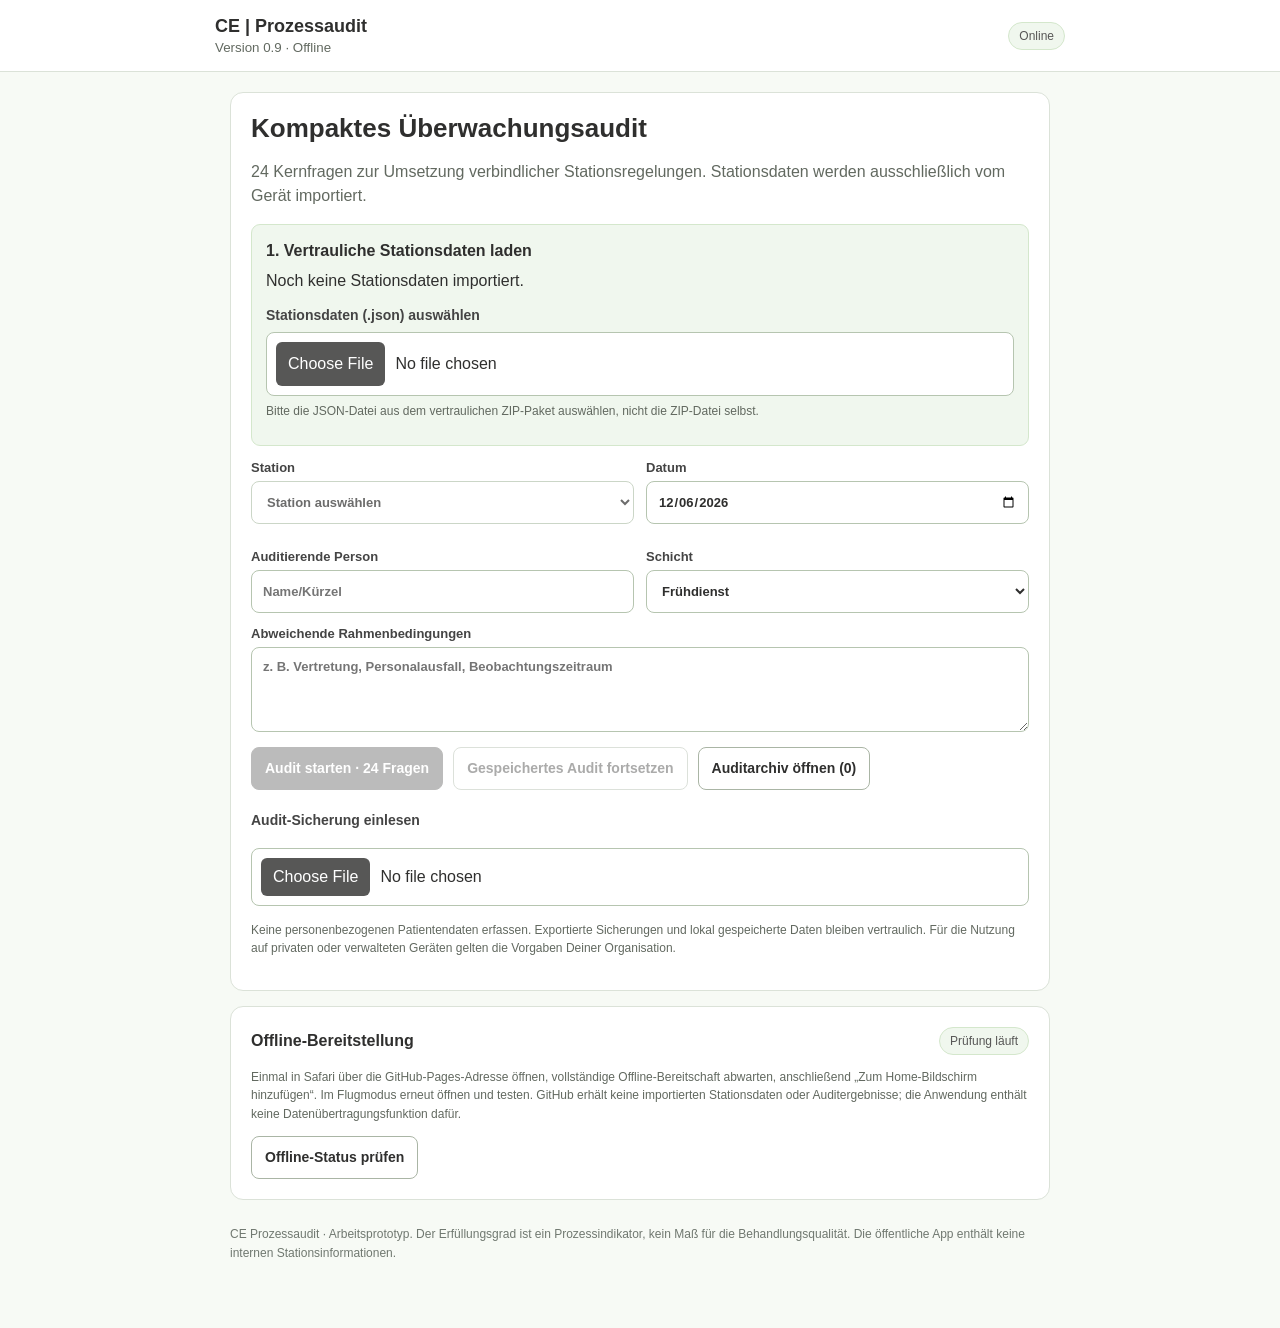
==== commit bb82e93e: "Add files via upload" ====
--- a/index.html
+++ b/index.html
@@ -1,10 +1,10 @@
-<!doctype html><html lang="de"><head><meta charset="utf-8"><meta name="viewport" content="width=device-width,initial-scale=1,viewport-fit=cover"><meta name="theme-color" content="#575756"><meta name="apple-mobile-web-app-capable" content="yes"><meta name="apple-mobile-web-app-title" content="CE Audit"><meta http-equiv="Content-Security-Policy" content="default-src 'self'; script-src 'sha256-yEI4dTAFhQikwFWLHAvEs7YSNlyX5aZ/IZy981n9A9k='; style-src 'sha256-q7+qaHv374gmr1ewJph2pRFz6OJkiyxxwxpft3U6jt8=' 'unsafe-inline'; img-src 'self' data:; connect-src 'self'; object-src 'none'; base-uri 'none'; form-action 'none'"><link rel="manifest" href="./manifest.webmanifest"><link rel="apple-touch-icon" href="./icon-192.png"><style>:root{font-family:Arial,Helvetica,sans-serif;color:#2f2f2e;background:#f7faf5;--g:#6fb055;--d:#575756;--line:#dbe2d8}*{box-sizing:border-box}body{margin:0}header{display:flex;justify-content:space-between;gap:12px;align-items:center;background:#fff;border-bottom:1px solid var(--line);padding:16px max(16px,calc((100vw - 850px)/2))}header strong{display:block;font-size:18px}header small,.muted,.fine{color:#626960}header small{display:block;margin-top:3px}main{max-width:850px;margin:auto;padding:20px 15px 65px}.card{background:white;border:1px solid var(--line);border-radius:13px;padding:20px;margin-bottom:15px}h1{font-size:26px;margin:0 0 9px}h2{font-size:20px}h3{font-size:17px}.muted{line-height:1.5}.fields{display:grid;grid-template-columns:1fr 1fr;gap:12px}label{display:block;font-size:13px;font-weight:700;color:#444;margin-bottom:13px}input,select,textarea{display:block;width:100%;margin-top:6px;padding:11px;border:1px solid #b6c5b0;border-radius:8px;font:inherit;background:white;min-height:43px;color:#2f2f2e}textarea{min-height:85px;resize:vertical}button{font:inherit;font-size:14px;font-weight:700;cursor:pointer;border:1px solid #aab5a5;background:#fff;border-radius:8px;padding:11px 13px;min-height:43px;color:#2f2f2e}button.primary{background:var(--d);color:white;border-color:var(--d)}button.selected{background:#e2efdd;border:2px solid var(--g)}button:disabled{opacity:.4}.buttons{display:flex;flex-wrap:wrap;gap:10px;margin:15px 0}.split{justify-content:space-between}.notice{padding:14px;background:#f0f7ee;border:1px solid #d4e7cc;border-radius:9px;margin:14px 0;line-height:1.5}.notice p{margin:6px 0 10px}.badge{font-size:12px;color:#575756;background:#f0f7ee;border:1px solid #d4e7cc;border-radius:20px;padding:6px 10px;white-space:nowrap}.headrow{display:flex;justify-content:space-between;align-items:center;gap:10px;margin-bottom:13px}.headrow h2{margin:0 0 5px}nav{display:flex;gap:8px;overflow:auto;padding:10px 0 18px}nav button{white-space:nowrap}nav button.active{background:#e2efdd;border-color:var(--g)}.question{border-top:1px solid var(--line);padding:18px 0}.question h3{margin:4px 0 10px;line-height:1.4}.qid{font-size:12px;color:#686e67}.criterion{border-left:3px solid var(--g);background:#f7faf5;padding:10px;font-size:13px;line-height:1.5;margin-bottom:12px}.options{display:grid;grid-template-columns:repeat(4,1fr);gap:7px;margin-bottom:12px}.options button{font-size:12px;padding:8px 4px;min-height:53px}.progress{background:#e6ebe4;border-radius:9px;height:9px;overflow:hidden}.progress i{display:block;background:var(--g);height:100%;width:0}.metrics{display:grid;grid-template-columns:repeat(4,1fr);gap:10px}.metric{background:#f7faf5;border-radius:10px;padding:12px}.metric b{font-size:23px;display:block}.sectionRow{border-bottom:1px solid var(--line);padding:13px 0}.sectionRow>div{display:flex;justify-content:space-between;gap:10px}.mini{height:7px;background:#e9eee7;margin-top:7px;border-radius:9px;overflow:hidden}.mini i{display:block;height:100%;background:var(--g)}.fine{font-size:12px;line-height:1.55}.hidden{display:none!important}footer{color:#707870;font-size:12px;margin-top:25px;line-height:1.6}@media(max-width:600px){.fields{grid-template-columns:1fr}.options{grid-template-columns:1fr 1fr}.metrics{grid-template-columns:1fr 1fr}.card{padding:16px}h1{font-size:23px}header{padding:12px 15px}}
+<!doctype html><html lang="de"><head><meta charset="utf-8"><meta name="viewport" content="width=device-width,initial-scale=1,viewport-fit=cover"><meta name="theme-color" content="#575756"><meta name="apple-mobile-web-app-capable" content="yes"><meta name="apple-mobile-web-app-title" content="CE Audit"><meta http-equiv="Content-Security-Policy" content="default-src 'self'; script-src 'self' 'unsafe-inline'; style-src 'self' 'unsafe-inline'; img-src 'self' data:; connect-src 'self'; object-src 'none'; base-uri 'self'; form-action 'none'"><link rel="manifest" href="./manifest.webmanifest"><link rel="apple-touch-icon" href="./icon-192.png"><style>:root{font-family:Arial,Helvetica,sans-serif;color:#2f2f2e;background:#f7faf5;--g:#6fb055;--d:#575756;--line:#dbe2d8}*{box-sizing:border-box}body{margin:0}header{display:flex;justify-content:space-between;gap:12px;align-items:center;background:#fff;border-bottom:1px solid var(--line);padding:16px max(16px,calc((100vw - 850px)/2))}header strong{display:block;font-size:18px}header small,.muted,.fine{color:#626960}header small{display:block;margin-top:3px}main{max-width:850px;margin:auto;padding:20px 15px 65px}.card{background:white;border:1px solid var(--line);border-radius:13px;padding:20px;margin-bottom:15px}h1{font-size:26px;margin:0 0 9px}h2{font-size:20px}h3{font-size:17px}.muted{line-height:1.5}.fields{display:grid;grid-template-columns:1fr 1fr;gap:12px}label{display:block;font-size:13px;font-weight:700;color:#444;margin-bottom:13px}input,select,textarea{display:block;width:100%;margin-top:6px;padding:11px;border:1px solid #b6c5b0;border-radius:8px;font:inherit;background:white;min-height:43px;color:#2f2f2e}textarea{min-height:85px;resize:vertical}button{font:inherit;font-size:14px;font-weight:700;cursor:pointer;border:1px solid #aab5a5;background:#fff;border-radius:8px;padding:11px 13px;min-height:43px;color:#2f2f2e}button.primary{background:var(--d);color:white;border-color:var(--d)}button.selected{background:#e2efdd;border:2px solid var(--g)}button:disabled{opacity:.4}.buttons{display:flex;flex-wrap:wrap;gap:10px;margin:15px 0}.split{justify-content:space-between}.notice{padding:14px;background:#f0f7ee;border:1px solid #d4e7cc;border-radius:9px;margin:14px 0;line-height:1.5}.notice p{margin:6px 0 10px}.badge{font-size:12px;color:#575756;background:#f0f7ee;border:1px solid #d4e7cc;border-radius:20px;padding:6px 10px;white-space:nowrap}.headrow{display:flex;justify-content:space-between;align-items:center;gap:10px;margin-bottom:13px}.headrow h2{margin:0 0 5px}nav{display:flex;gap:8px;overflow:auto;padding:10px 0 18px}nav button{white-space:nowrap}nav button.active{background:#e2efdd;border-color:var(--g)}.question{border-top:1px solid var(--line);padding:18px 0}.question h3{margin:4px 0 10px;line-height:1.4}.qid{font-size:12px;color:#686e67}.criterion{border-left:3px solid var(--g);background:#f7faf5;padding:10px;font-size:13px;line-height:1.5;margin-bottom:12px}.options{display:grid;grid-template-columns:repeat(4,1fr);gap:7px;margin-bottom:12px}.options button{font-size:12px;padding:8px 4px;min-height:53px}.progress{background:#e6ebe4;border-radius:9px;height:9px;overflow:hidden}.progress i{display:block;background:var(--g);height:100%;width:0}.metrics{display:grid;grid-template-columns:repeat(4,1fr);gap:10px}.metric{background:#f7faf5;border-radius:10px;padding:12px}.metric b{font-size:23px;display:block}.sectionRow{border-bottom:1px solid var(--line);padding:13px 0}.sectionRow>div{display:flex;justify-content:space-between;gap:10px}.mini{height:7px;background:#e9eee7;margin-top:7px;border-radius:9px;overflow:hidden}.mini i{display:block;height:100%;background:var(--g)}.fine{font-size:12px;line-height:1.55}.hidden{display:none!important}footer{color:#707870;font-size:12px;margin-top:25px;line-height:1.6}@media(max-width:600px){.fields{grid-template-columns:1fr}.options{grid-template-columns:1fr 1fr}.metrics{grid-template-columns:1fr 1fr}.card{padding:16px}h1{font-size:23px}header{padding:12px 15px}}
 .archiveItem{border:1px solid var(--line);border-radius:10px;padding:15px;margin:10px 0;background:#fff}.archiveItem .row{display:flex;justify-content:space-between;gap:12px;align-items:start}.archiveItem .row>div{min-width:0}.archiveItem strong{display:block;font-size:16px}.archiveItem small{display:block;color:#686e67;margin-top:5px;line-height:1.4}.archiveItem .buttons{margin:10px 0 0}.archiveItem .buttons button{font-size:12px}.statPill{display:inline-block;border:1px solid #d4e7cc;background:#f0f7ee;border-radius:8px;padding:7px 10px;font-size:13px;white-space:nowrap}.trend{color:#575756;font-size:12px;margin-top:7px}.archiveEmpty{padding:22px;background:#f7faf5;border-radius:10px;color:#575756}#archiveList{margin-bottom:16px}button.danger{color:#7a3131;border-color:#d4b6b6}button:focus-visible,input:focus-visible,select:focus-visible,textarea:focus-visible{outline:3px solid #6fb055;outline-offset:2px}
 
 /* Version 0.7: sichtbare native Dateiauswahl fuer iOS / PWA. */
 .file-label{font-size:14px;font-weight:700;margin:12px 0 4px}.native-file{display:block!important;min-height:52px;max-width:100%;padding:9px;color:#2f2f2e;background:#fff}.native-file::file-selector-button{font:inherit;font-size:14px;background:#575756;color:#fff;border:0;border-radius:6px;padding:10px 12px;margin-right:10px;cursor:pointer}.native-file::-webkit-file-upload-button{font:inherit;background:#575756;color:#fff;border:0;border-radius:6px;padding:10px 12px;margin-right:10px}
 </style><title>CE | Prozessaudit</title></head><body>
-<header><span><strong>CE | Prozessaudit</strong><small>Version 0.8 · Offline</small></span><span id="online" class="badge">Status wird geprüft</span></header>
+<header><span><strong>CE | Prozessaudit</strong><small>Version 0.9 · Offline</small></span><span id="online" class="badge">Status wird geprüft</span></header>
 <main><section class="card" id="home"><h1>Kompaktes Überwachungsaudit</h1><p class="muted">24 Kernfragen zur Umsetzung verbindlicher Stationsregelungen. Stationsdaten werden ausschließlich vom Gerät importiert.</p>
 <div class="notice"><b>1. Vertrauliche Stationsdaten laden</b><p id="datasetStatus">Noch keine Stationsdaten importiert.</p><label class="file-label" for="stationsFile">Stationsdaten (.json) auswählen</label><input class="native-file" type="file" id="stationsFile" accept=".json,application/json" aria-label="Vertrauliche Stationsdaten als JSON-Datei auswählen"><p class="fine" id="stationsImportHint">Bitte die JSON-Datei aus dem vertraulichen ZIP-Paket auswählen, nicht die ZIP-Datei selbst.</p></div>
 <div class="fields"><label>Station<select id="station"><option value="">Bitte zuerst Stationsdaten importieren</option></select></label><label>Datum<input type="date" id="date"></label><label>Auditierende Person<input id="auditor" autocomplete="off" placeholder="Name/Kürzel"></label><label>Schicht<select id="shift"><option>Frühdienst</option><option>Spätdienst</option><option>Nachtdienst</option><option>Sonstige</option></select></label></div>
@@ -17,13 +17,15 @@
 <section class="card hidden" id="audit"><div class="headrow"><div><h2 id="auditTitle">Audit</h2><small id="meta"></small></div><button id="back">Zur Startseite</button></div><div class="headrow"><span id="count"></span><span id="saveStatus" class="muted"></span></div><div class="progress"><i id="progress"></i></div><div class="notice" id="auditFacts"></div><nav id="tabs" aria-label="Prüfbereiche"></nav><h2 id="sectionTitle"></h2><div id="questions"></div><div class="buttons split"><button id="prev">← Zurück</button><button class="primary" id="next">Weiter →</button></div></section>
 <section class="card hidden" id="results"><h2>Ergebnisübersicht</h2><p class="muted">Nicht beurteilbare und unbeantwortete Fragen gehen nicht in den Erfüllungsgrad ein.</p><div class="metrics" id="metrics"></div><p id="resultStatus" class="fine"></p><div id="sections"></div><h3>Abweichungen</h3><div id="issues"></div><label>Gesamtbeobachtung und Maßnahmen<textarea id="overall"></textarea></label><div class="buttons"><button class="primary" id="exportAudit">Audit sichern (JSON)</button><button id="exportCsv">CSV für Excel</button><button id="backAudit">Fragen bearbeiten</button><button id="finishAudit">Audit abschließen</button><button id="resultsArchive">Auditarchiv</button><button id="newAudit">Neues Audit</button></div><p class="fine">Nach jedem Audit eine JSON-Sicherung exportieren. Die Offline-Speicherung kann unter iOS durch Geräteeinstellungen oder Speicherbereinigung verloren gehen.</p></section>
 <section class="card"><div class="headrow"><b>Offline-Bereitstellung</b><span class="badge" id="offline">Prüfung läuft</span></div><p class="fine">Einmal in Safari über die GitHub-Pages-Adresse öffnen, vollständige Offline-Bereitschaft abwarten, anschließend „Zum Home-Bildschirm hinzufügen“. Im Flugmodus erneut öffnen und testen. GitHub erhält keine importierten Stationsdaten oder Auditergebnisse; die Anwendung enthält keine Datenübertragungsfunktion dafür.</p><button id="checkOffline">Offline-Status prüfen</button></section><footer>CE Prozessaudit · Arbeitsprototyp. Der Erfüllungsgrad ist ein Prozessindikator, kein Maß für die Behandlungsqualität. Die öffentliche App enthält keine internen Stationsinformationen.</footer></main><script>"use strict";
+document.getElementById("online").textContent="Programm gestartet";
 const $=id=>document.getElementById(id);
 const EMBEDDED_QUESTIONS={"groups":[{"name":"Tagessteuerung","items":[{"id":"1.1","question":"Sind Stationskonzept und Tagesstrukturplan bekannt und für das Team verfügbar?","criteriaKey":"source"},{"id":"1.2","question":"Sind die ärztlichen und pflegerischen Zuständigkeiten für den Tag geklärt?","criteriaKey":"specific"},{"id":"1.3","question":"Werden die verbindlichen Tagesstruktur-Zeitfenster eingehalten?","criteriaKey":"meeting"},{"id":"1.4","question":"Sind Vertretungen und Prioritäten bei Personalausfällen abgestimmt?","criteriaKey":"specific"}]},{"name":"Berufsübergreifende Abstimmung","items":[{"id":"2.1","question":"Findet das vorgesehene morgendliche Abstimmungsformat statt?","criteriaKey":"meeting"},{"id":"2.2","question":"Sind die erforderlichen Berufsgruppen im Abstimmungsformat beteiligt?","criteriaKey":"meeting"},{"id":"2.3","question":"Werden Patientenlage, Entlassungen und Tagesprioritäten abgestimmt?","criteriaKey":"meeting"},{"id":"2.4","question":"Werden offene Aufgaben vor Dienstende oder nach der Visite übergeben?","criteriaKey":"meeting"}]},{"name":"Visitenorganisation","items":[{"id":"3.1","question":"Beginnt die beobachtete Visite zum vorgesehenen Zeitpunkt?","criteriaKey":"visite"},{"id":"3.2","question":"Nehmen die vorgesehenen Berufsgruppen an der Visite bzw. Übergabe teil?","criteriaKey":"specific"},{"id":"3.3","question":"Sind Befunde, Pflegeinformationen und offene Fragen vor der Visite vorbereitet?","criteriaKey":"specific"},{"id":"3.4","question":"Verläuft die Visite strukturiert und zielgerichtet?","criteriaKey":"specific"},{"id":"3.5","question":"Werden vermeidbare Unterbrechungen der Visite vermieden?","criteriaKey":"specific"},{"id":"3.6","question":"Werden Visitenentscheidungen und Anordnungen dokumentiert?","criteriaKey":"specific"},{"id":"3.7","question":"Werden ärztliche Anordnungen im vereinbarten Zeitfenster ausgearbeitet?","criteriaKey":"specific"},{"id":"3.8","question":"Findet die vereinbarte oberärztliche Supervision statt?","criteriaKey":"specific"}]},{"name":"Aufnahme & Entlassung","items":[{"id":"4.1","question":"Sind geplante Aufnahmen, Entlassungen bzw. Verlegungen bekannt?","criteriaKey":"meeting"},{"id":"4.2","question":"Wird die lokale Entlassungs- bzw. Verlegungsregel eingehalten?","criteriaKey":"discharge"},{"id":"4.3","question":"Sind Zuständigkeiten für Aufnahme und Entlassung geklärt?","criteriaKey":"discharge"}]},{"name":"Übergaben & Organisation","items":[{"id":"5.1","question":"Erfolgen pflegerische und ärztliche Übergaben in der vereinbarten Form?","criteriaKey":"meeting"},{"id":"5.2","question":"Ist die Erreichbarkeit während Visiten und Besprechungen sichergestellt?","criteriaKey":"specific"},{"id":"5.3","question":"Werden unerledigte Aufgaben nachvollziehbar weitergegeben?","criteriaKey":"meeting"}]},{"name":"Verbindlichkeit","items":[{"id":"6.1","question":"Überprüfen Stations- und ärztliche Führung die Einhaltung der Regelungen?","criteriaKey":"source"},{"id":"6.2","question":"Werden wiederkehrende Abweichungen aufgenommen und Maßnahmen vereinbart?","criteriaKey":"source"}]}]};
-let db,groups=[],stations={},current=0,archive=[],activeId=null,model=emptyAudit(),saveTimer;
+let db,groups=[],stations={},current=0,archive=[],activeId=null,model=null,saveTimer;
 const safe=x=>String(x??'').replace(/[&<>"']/g,c=>({'&':'&amp;','<':'&lt;','>':'&gt;','"':'&quot;',"'":'&#39;'}[c]));
 const today=()=>new Date().toLocaleDateString('sv-SE');
 const makeId=()=> (typeof crypto!=='undefined'&&crypto.randomUUID)?crypto.randomUUID():'ce-'+Date.now()+'-'+Math.random().toString(36).slice(2);
 function emptyAudit(){return{id:makeId(),meta:{},answers:{},overall:'',status:'draft',createdAt:new Date().toISOString(),updatedAt:new Date().toISOString()}}
+model=emptyAudit();
 function openDB(){return new Promise((resolve,reject)=>{let r=indexedDB.open('ce-audit-local-v04',1);r.onupgradeneeded=()=>{let d=r.result;if(!d.objectStoreNames.contains('local'))d.createObjectStore('local')};r.onsuccess=()=>resolve(r.result);r.onerror=()=>reject(r.error)})}
 function readDB(key){return new Promise((resolve,reject)=>{let r=db.transaction('local','readonly').objectStore('local').get(key);r.onsuccess=()=>resolve(r.result);r.onerror=()=>reject(r.error)})}
 function writeDB(key,val){return new Promise((resolve,reject)=>{let tx=db.transaction('local','readwrite');tx.objectStore('local').put(val,key);tx.oncomplete=resolve;tx.onerror=()=>reject(tx.error);tx.onabort=()=>reject(tx.error)})}
@@ -63,12 +65,12 @@
 $('archiveList').querySelectorAll('[data-json]').forEach(b=>b.onclick=()=>{let a=archive.find(a=>a.id===b.dataset.json);if(a)download(filename(a)+'.json',JSON.stringify({format:'ce-audit',version:5,...a},null,2),'application/json')});
 $('archiveList').querySelectorAll('[data-csv]').forEach(b=>b.onclick=()=>{let a=archive.find(a=>a.id===b.dataset.csv);if(a)exportCsvFor([a],filename(a)+'.csv')});
 $('archiveList').querySelectorAll('[data-delete]').forEach(b=>b.onclick=async()=>{let a=archive.find(a=>a.id===b.dataset.delete);if(!a||!confirm(`Audit ${a.meta.station} vom ${a.meta.date} wirklich löschen? Bitte zuvor eine Sicherung exportieren.`))return;archive=archive.filter(x=>x.id!==a.id);if(activeId===a.id){model=emptyAudit();activeId=null;await writeDB('activeId',null);writeForm({date:today()})}await writeDB('archive',archive);archiveCount();renderArchive()})}
-async function offlineStatus(){let el=$('offline');try{if(!('serviceWorker'in navigator))return el.textContent='Nicht unterstützt';await navigator.serviceWorker.register('./sw.js',{scope:'./',updateViaCache:'none'});await navigator.serviceWorker.ready;let c=await caches.open('ce-audit-public-v08'),paths=['./index.html','./manifest.webmanifest'];let checks=await Promise.all(paths.map(p=>c.match(new URL(p,location.href).toString())));el.textContent=checks.every(Boolean)?'Offline bereit · v0.8 vollständig':'Wird vorbereitet · Online erneut öffnen'}catch(e){el.textContent='Offline nicht bereit'}}
+async function offlineStatus(){let el=$('offline');try{if(!('serviceWorker'in navigator))return el.textContent='Nicht unterstützt';await navigator.serviceWorker.register('./sw.js',{scope:'./',updateViaCache:'none'});await navigator.serviceWorker.ready;let c=await caches.open('ce-audit-public-v09'),paths=['./index.html','./manifest.webmanifest'];let checks=await Promise.all(paths.map(p=>c.match(new URL(p,location.href).toString())));el.textContent=checks.every(Boolean)?'Offline bereit · v0.9 vollständig':'Wird vorbereitet · Online erneut öffnen'}catch(e){el.textContent='Offline nicht bereit'}}
 async function init(){try{db=await openDB();groups=EMBEDDED_QUESTIONS.groups;if(allQ().length!==24)throw Error('Unerwartete Fragenzahl');stations=(await readDB('stations'))||{};let raw=await readDB('archive');archive=Array.isArray(raw)?raw.filter(a=>a?.meta&&a?.answers).map(normalAudit):[];
 // Migration: v0.4 hatte genau ein aktives Audit unter dem Schluessel "audit".
 let previous=await readDB('audit');if(previous?.meta&&previous?.answers&&hasContent(previous)){let migrated=normalAudit(previous);if(!archive.some(a=>a.id===migrated.id)){archive.push(migrated);await writeDB('archive',archive)}if(!(await readDB('activeId')))await writeDB('activeId',migrated.id);await writeDB('audit',null)}
-activeId=await readDB('activeId');let existing=archive.find(a=>a.id===activeId);model=existing?structuredCloneModel(existing):emptyAudit();if(!existing)activeId=null;updateStations();archiveCount();writeForm(model.meta);$('resume').disabled=!existing||!stations[model.meta.station];}catch(e){$('datasetStatus').textContent='Initialisierung fehlgeschlagen: '+e.message;console.error(e)}}
-$('online').textContent='App aktiv · '+(navigator.onLine?'Online':'Offline');$('date').value=today();$('station').onchange=updateFacts;$('stationsFile').onchange=async e=>{const hint=$('stationsImportHint');hint.textContent='Datei wird geprüft …';try{let o=await readFile(e.target,2e6);if(!o)return;const imported=validateStations(o);if(!db)throw Error('Lokaler Speicher nicht verfügbar. App erneut öffnen.');await writeDB('stations',imported);stations=imported;updateStations();writeForm(model.meta);$('resume').disabled=!(activeId&&stations[model.meta.station]);$('stationsImportHint').textContent=Object.keys(stations).length+' Stationsbereiche erfolgreich auf diesem Gerät geladen.';alert(Object.keys(stations).length+' Stationsbereiche erfolgreich lokal importiert.')}catch(err){$('stationsImportHint').textContent='Import fehlgeschlagen: '+err.message;alert('Stationsimport fehlgeschlagen: '+err.message)}};
+activeId=await readDB('activeId');let existing=archive.find(a=>a.id===activeId);model=existing?structuredCloneModel(existing):emptyAudit();if(!existing)activeId=null;updateStations();archiveCount();writeForm(model.meta);$('resume').disabled=!existing||!stations[model.meta.station];}catch(e){$('datasetStatus').textContent='Initialisierung fehlgeschlagen: '+e.message;$('online').textContent='Speicherfehler';console.error(e)}}
+$('online').textContent='App aktiv · '+(navigator.onLine?'Online':'Offline');$('date').value=today();$('station').onchange=updateFacts;$('stationsFile').onchange=async e=>{const hint=$('stationsImportHint');hint.textContent='Datei wird gelesen …';try{let o=await readFile(e.target,2e6);if(!o)return;const imported=validateStations(o);if(!db)throw Error('Lokaler Speicher nicht verfügbar. App erneut öffnen.');await writeDB('stations',imported);stations=imported;updateStations();writeForm(model.meta);$('resume').disabled=!(activeId&&stations[model.meta.station]);$('stationsImportHint').textContent=Object.keys(stations).length+' Stationsbereiche erfolgreich auf diesem Gerät geladen.';e.target.value='';alert(Object.keys(stations).length+' Stationsbereiche erfolgreich lokal importiert.')}catch(err){$('stationsImportHint').textContent='Import fehlgeschlagen: '+err.message;e.target.value='';alert('Stationsimport fehlgeschlagen: '+err.message)}};
 $('start').onclick=begin;$('resume').onclick=()=>{if(!stations[model.meta.station])return alert('Bitte passende Stationsdaten importieren.');current=0;view('audit');render()};$('back').onclick=async()=>{await flush();writeForm(model.meta);view('home')};$('prev').onclick=()=>{current=Math.max(0,current-1);render()};$('next').onclick=()=>{if(current<groups.length-1){current++;render();scrollTo(0,0)}else showResults()};$('backAudit').onclick=()=>{view('audit');render()};$('overall').oninput=e=>{model.overall=e.target.value;model.status='draft';scheduleSave()};
 $('finishAudit').onclick=async()=>{let s=stats(allQ(),model);if(s.open&&!confirm(`${s.open} Fragen sind noch unbeantwortet. Audit trotzdem abschließen?`))return;model.status='completed';await flush();showResults()};
 $('exportAudit').onclick=async()=>{await flush();download(filename(model)+'.json',JSON.stringify({format:'ce-audit',version:5,...model},null,2),'application/json')};$('exportCsv').onclick=async()=>{await flush();exportCsvFor([model],filename(model)+'.csv')};
